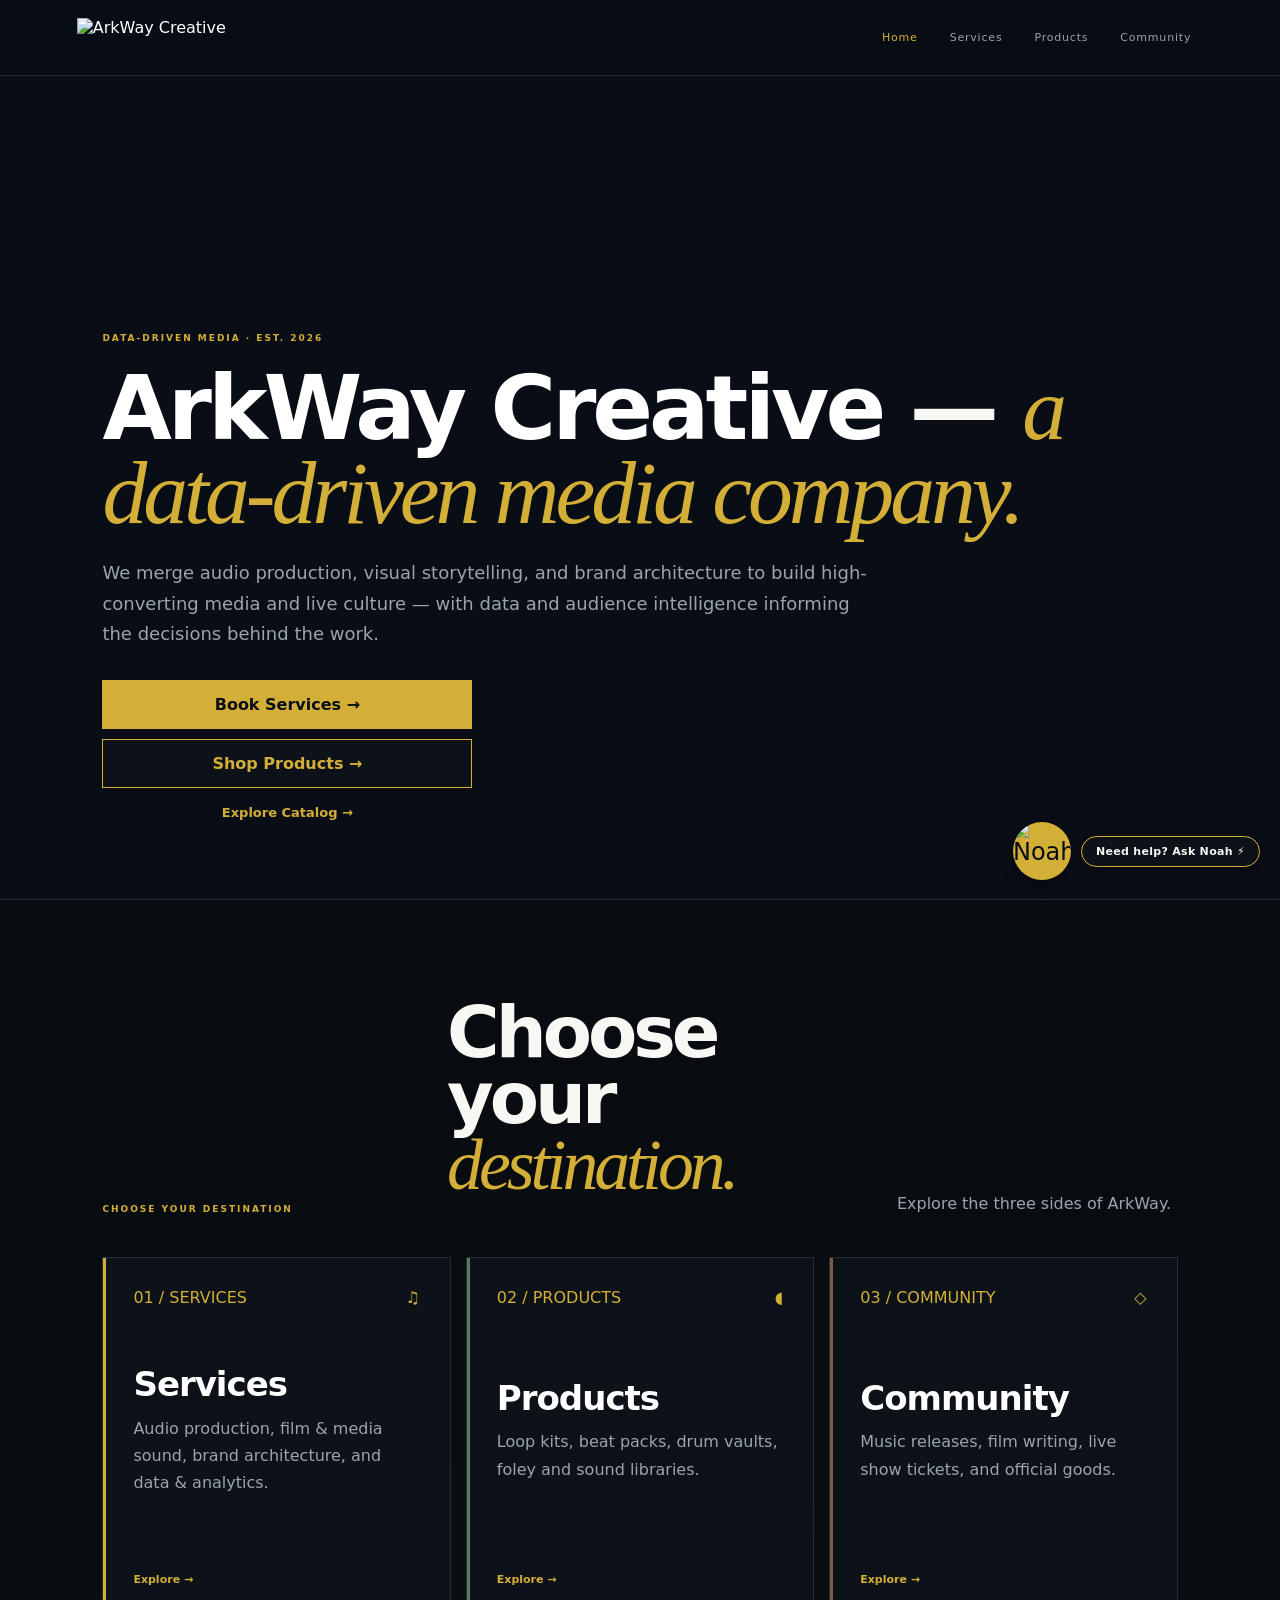
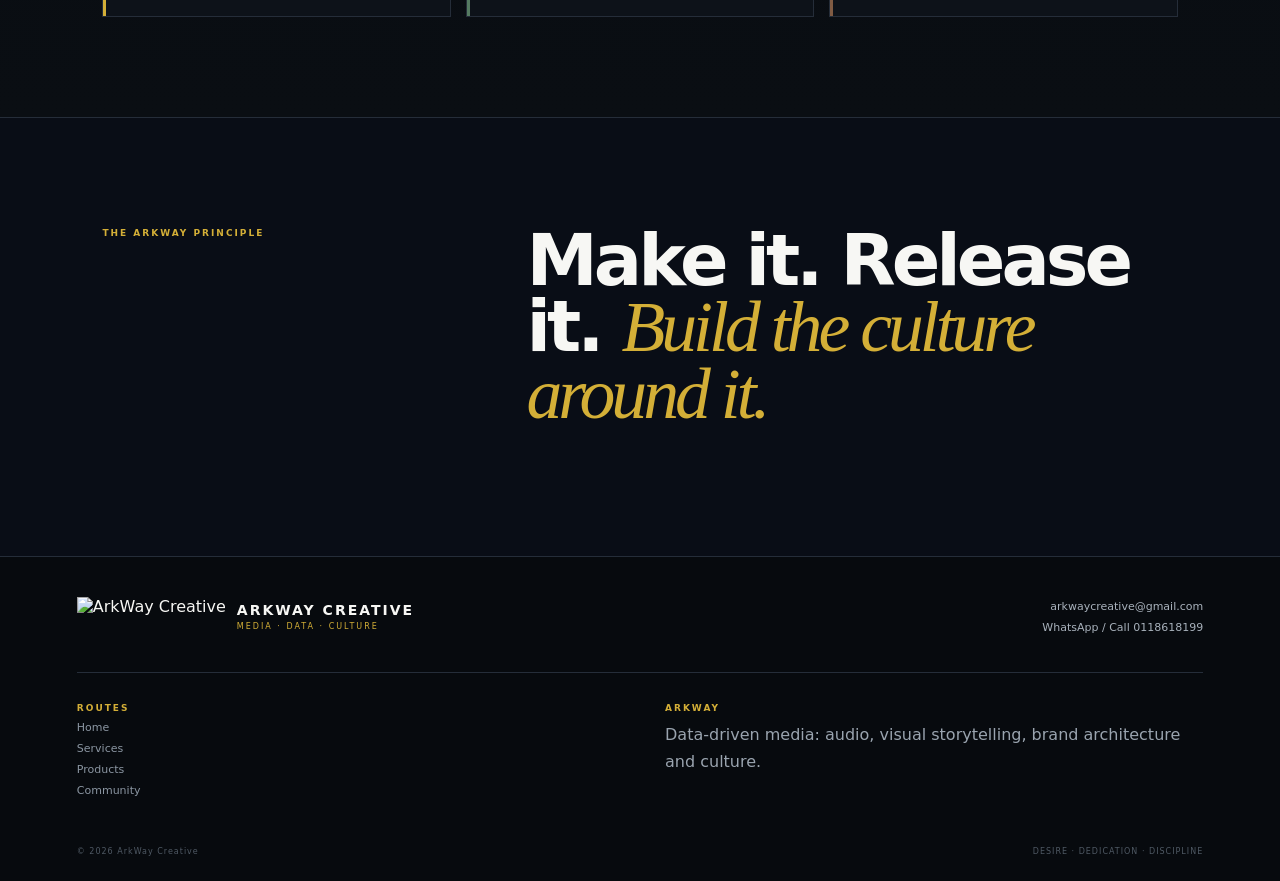
==== index.html @ 2408d442 "Update index.html" ====
<!DOCTYPE html>
<html lang="en"><head>
<!-- Google tag (gtag.js) -->
<script async src="https://www.googletagmanager.com/gtag/js?id=G-L7N7T0E55K"></script>
<script>
  window.dataLayer = window.dataLayer || [];
  function gtag(){dataLayer.push(arguments);}
  gtag('js', new Date());

  gtag('config', 'G-L7N7T0E55K');
</script>
<meta charset="UTF-8"><meta name="viewport" content="width=device-width, initial-scale=1.0">
<title>ArkWay Creative — Data-driven media, audio production & culture</title>
<meta name="description" content="ArkWay Creative — data-driven media, audio production, visual storytelling, brand architecture and culture.">
<link rel="canonical" href="https://arkwaycreative.vercel.app/">

<!-- Open Graph / WhatsApp / Social Preview Meta Tags -->
<meta property="og:type" content="website">
<meta property="og:site_name" content="ArkWay Creative">
<meta property="og:title" content="ArkWay Creative — Data-driven media, audio production & culture">
<meta property="og:description" content="ArkWay Creative — data-driven media, audio production, visual storytelling, brand architecture and culture.">
<meta property="og:url" content="https://arkwaycreative.vercel.app/">
<meta property="og:image" content="https://lh3.googleusercontent.com/d/1Kl4dplfcrAjRYt88Wi7aSX_wsFlTuz6z">
<meta name="twitter:card" content="summary_large_image">

<link rel="stylesheet" href="/style.css"></head>
<body><div class="site">
<header class="nav"><a class="brand" href="/" aria-label="ArkWay Creative home"><img src="https://lh3.googleusercontent.com/d/1jrEFMFWEB7wO19K-_SJBsEcz4azfM9e4" alt="ArkWay Creative"></a><nav class="navlinks" id="navlinks"><a class="navlink active" href="/">Home</a><a class="navlink" href="/services">Services</a><a class="navlink" href="/products">Products</a><a class="navlink" href="/community">Community</a></nav><button class="menu" id="menuBtn" aria-label="Toggle navigation">☰</button></header>
<main><section class="home-hero"><div class="home-copy"><div class="kicker">DATA-DRIVEN MEDIA · EST. 2026</div><h1><strong>ArkWay Creative</strong> — <em>a data-driven media company.</em></h1><p class="positioning">We merge audio production, visual storytelling, and brand architecture to build high-converting media and live culture — with data and audience intelligence informing the decisions behind the work.</p><div class="hero-actions"><a class="primary large" href="/services">Book Services →</a><a class="hero-secondary large" href="/products">Shop Products →</a><a class="hero-tertiary" href="/community/discography">Explore Catalog →</a></div></div></section>
<section class="doors-section"><div class="door-intro"><div><p class="eyebrow">CHOOSE YOUR DESTINATION</p></div><div><h2>Choose your <em>destination.</em></h2></div><p>Explore the three sides of ArkWay.</p></div><div class="door-grid"><a class="door-card" href="/services"><div class="door-top"><span>01 / SERVICES</span><span>♫</span></div><div><h3>Services</h3><p>Audio production, film & media sound, brand architecture, and data & analytics.</p></div><span class="door-cta">Explore →</span></a><a class="door-card" href="/products"><div class="door-top"><span>02 / PRODUCTS</span><span>◖</span></div><div><h3>Products</h3><p>Loop kits, beat packs, drum vaults, foley and sound libraries.</p></div><span class="door-cta">Explore →</span></a><a class="door-card" href="/community"><div class="door-top"><span>03 / COMMUNITY</span><span>◇</span></div><div><h3>Community</h3><p>Music releases, film writing, live show tickets, and official goods.</p></div><span class="door-cta">Explore →</span></a></div></section>
<section class="manifesto"><span class="card-label">THE ARKWAY PRINCIPLE</span><h2>Make it. Release it. <em>Build the culture around it.</em></h2></section></main>
<footer><div class="footer-top"><a class="footer-brand" href="/"><img src="https://lh3.googleusercontent.com/d/1jrEFMFWEB7wO19K-_SJBsEcz4azfM9e4" alt="ArkWay Creative"><div><strong>ARKWAY CREATIVE</strong><span>MEDIA · DATA · CULTURE</span></div></a><div class="footer-contact"><a href="mailto:arkwaycreative@gmail.com">arkwaycreative@gmail.com</a><a href="https://wa.me/254118618199" target="_blank" rel="noopener noreferrer">WhatsApp / Call 0118618199</a></div></div>
<div class="footer-grid"><div><span class="card-label">ROUTES</span><a href="/">Home</a><a href="/services">Services</a><a href="/products">Products</a><a href="/community">Community</a></div><div><span class="card-label">ARKWAY</span><p>Data-driven media: audio, visual storytelling, brand architecture and culture.</p></div></div>
<div class="footer-bottom"><span>© 2026 ArkWay Creative</span><span>DESIRE · DEDICATION · DISCIPLINE</span></div></footer></div>

<!-- Noah Chatbot Assistant -->
<div id="noah-chatbot-container">
  <!-- Floating Toggle Button with New Noah Avatar -->
  <button id="noah-toggle-btn" onclick="toggleNoahChat()" aria-label="Open Noah Chatbot">
    <img id="noah-icon-open" src="https://lh3.googleusercontent.com/d/14Ckxlk1R6sBvrspQxb8y5ILiAdpLxN_t" alt="Noah" style="width: 100%; height: 100%; object-fit: cover; border-radius: 50%; display: block;" />
    <span id="noah-icon-close" style="display: none; font-size: 18px;">✕</span>
  </button>

  <!-- Simple Minimalist Text Underneath -->
  <div id="noah-badge" onclick="toggleNoahChat()">
    <span>Need help? Ask Noah ⚡</span>
  </div>

  <div id="noah-chat-window" class="noah-hidden">
    <div class="noah-header">
      <!-- Chat Header Avatar -->
      <div class="noah-avatar-wrap">
        <img src="https://lh3.googleusercontent.com/d/14Ckxlk1R6sBvrspQxb8y5ILiAdpLxN_t" alt="Noah" />
      </div>
      <div class="noah-title">
        <h3>Noah</h3>
        <p>ArkWay AI Guide & Assistant</p>
      </div>
      <button class="noah-close-btn" onclick="toggleNoahChat()" aria-label="Close Chat">✕</button>
    </div>

    <div id="noah-messages">
      <div class="noah-msg noah-msg-bot">
        Yo! Welcome to ArkWay Creative. I'm <strong>Noah</strong>, your AI guide. How can I help you move today?
      </div>
    </div>

    <div id="noah-quick-options" class="noah-options-grid">
      <button onclick="handleNoahOption('artist')">🎵 Beats & Studio</button>
      <button onclick="handleNoahOption('brand')">💼 Brand Architecture</button>
      <button onclick="handleNoahOption('film')">🎬 Film Scoring & Audio</button>
      <button onclick="handleNoahOption('fan')">🎧 Yovan's Music & Catalog</button>
    </div>

    <div class="noah-input-area">
      <input type="text" id="noah-input" placeholder="Ask Noah anything..." onkeypress="handleNoahKeyPress(event)" />
      <button onclick="sendNoahMessage()">Send</button>
    </div>
  </div>
</div>

<script src="/site.js"></script></body></html>
---- style.css ----
:root{--bg:#090D16;--panel:#0D1219;--gold:#D4AF37;--gold2:#E2C66B;--text:#F7F7F4;--muted:#9AA4AF;--line:#252D39;--line2:#394451}
*{box-sizing:border-box}[hidden]{display:none!important}
html{scroll-behavior:smooth}
body{margin:0;background:var(--bg);color:var(--text);font-family:Inter,ui-sans-serif,system-ui,-apple-system,BlinkMacSystemFont,"Segoe UI",sans-serif}
body.locked{overflow:hidden}
a{text-decoration:none;color:inherit}button{font:inherit;cursor:pointer}
.site{min-height:100vh;overflow:hidden}
.nav{height:76px;padding:0 6vw;display:flex;align-items:center;justify-content:space-between;gap:24px;border-bottom:1px solid var(--line);position:sticky;top:0;z-index:50;background:rgba(9,13,22,.96);backdrop-filter:blur(18px)}
.brand{display:flex;align-items:center;gap:11px;background:none;border:0;color:#fff}
.brand img,.footer-brand img{height:40px;width:auto;max-width:190px;object-fit:contain;display:block}
.navlinks{display:flex;align-items:center;gap:8px}
.navlink{border:0;background:transparent;color:var(--muted);padding:10px 12px;font-size:11px;letter-spacing:.8px}
.navlink:hover,.navlink.active{color:var(--gold)}
.menu{display:none;background:transparent;color:#fff;border:1px solid var(--line);padding:8px}
.eyebrow,.kicker,.card-label{color:var(--gold);font-size:9px;letter-spacing:2px;font-weight:900}
h1,h2,h3,p{margin-top:0}h1,h2{line-height:.92;letter-spacing:-4px}
h1{font-size:clamp(48px,7vw,94px);margin:24px 0}h2{font-size:clamp(40px,5.6vw,76px);margin-bottom:18px}h3{font-size:27px;line-height:1.05;letter-spacing:-1px}
em{font-family:Georgia,"Times New Roman",serif;color:var(--gold);font-weight:400}
p{color:var(--muted);line-height:1.7}
.primary,.secondary,.hero-secondary{display:inline-flex;align-items:center;justify-content:center;gap:8px;font-weight:900}
.primary{background:var(--gold);color:#090D16;border:1px solid var(--gold);padding:12px 16px}
.primary:hover{background:var(--gold2);border-color:var(--gold2);transform:translateY(-1px)}
.secondary{background:transparent;color:#fff;border:1px solid var(--line2);padding:12px 16px}
.secondary:hover{border-color:var(--gold);color:var(--gold)}
.large{padding:14px 18px}.small{font-size:10px;padding:10px 12px}
.home-hero{min-height:calc(100vh - 76px);padding:80px 8vw 72px;display:flex;align-items:flex-end;position:relative;overflow:hidden;border-bottom:1px solid var(--line);background:linear-gradient(180deg,rgba(9,13,22,.58) 0%,rgba(9,13,22,.82) 42%,rgba(9,13,22,.98) 100%),url("https://lh3.googleusercontent.com/d/1Kl4dplfcrAjRYt88Wi7aSX_wsFlTuz6z") center/cover no-repeat}
.home-copy{max-width:1050px;position:relative;z-index:2}
.home-hero h1 strong{font-weight:900;color:#fff}.home-hero h1 em{font-style:italic}
.positioning{max-width:780px;font-size:18px}
.hero-actions{display:flex;align-items:center;gap:10px;flex-wrap:wrap;margin-top:30px;width:min(370px,100%)}
.hero-actions .primary,.hero-actions .hero-secondary{flex:1 1 calc(50% - 5px);min-height:44px;white-space:nowrap}
.hero-secondary{background:#0D1219;color:var(--gold);border:1px solid var(--gold);padding:14px 18px}
.hero-secondary:hover{background:#111720;border-color:var(--gold2);color:var(--gold2)}
.hero-tertiary{flex:0 0 100%;text-align:center;color:var(--gold);font-size:13px;font-weight:900;padding:7px}
.hero-tertiary:hover{text-decoration:underline;text-underline-offset:4px}
.section{padding:85px 8vw 110px}
.doors-section{padding:100px 8vw;border-bottom:1px solid var(--line);background:linear-gradient(180deg,#080b10,#0a0e13)}
.door-intro{display:grid;grid-template-columns:.8fr 1.1fr .8fr;gap:5vw;align-items:end;margin-bottom:40px}.door-intro p:last-child{margin:0}
.door-grid{display:grid;grid-template-columns:repeat(3,1fr);gap:15px}
.door-card{min-height:360px;padding:30px;border:1px solid var(--line);background:var(--panel);display:flex;flex-direction:column;justify-content:space-between;text-align:left;color:#fff;position:relative;overflow:hidden}
.door-card:before{content:"";position:absolute;left:0;top:0;bottom:0;width:3px;background:var(--gold)}
.door-card:hover{border-color:var(--gold);background:#10161e;transform:translateY(-3px)}
.door-top{display:flex;justify-content:space-between;color:var(--gold)}
.door-card:nth-child(2):before{background:#557B61}.door-card:nth-child(3):before{background:#805B43}
.door-card h3{font-size:34px;margin-bottom:12px}.door-card p{max-width:330px}
.door-cta{display:flex;align-items:center;gap:7px;color:var(--gold);font-size:11px;font-weight:900}
.manifesto{padding:110px 8vw;display:grid;grid-template-columns:.8fr 1.5fr;gap:6vw}
.portal-head{display:grid;grid-template-columns:1.25fr .75fr;gap:8vw;align-items:end;margin-bottom:50px}.portal-head>p{margin:0;max-width:550px}
.service-groups{display:grid;grid-template-columns:repeat(2,1fr);gap:15px}
.service-group{border:1px solid var(--line);background:var(--panel);padding:30px;min-height:350px;display:flex;flex-direction:column}
.service-group:nth-child(2){background:linear-gradient(135deg,#0D1219,rgba(72,107,85,.08))}.service-group:nth-child(3){background:linear-gradient(135deg,#0D1219,rgba(112,80,58,.08))}.service-group:nth-child(4){background:linear-gradient(135deg,#0D1219,rgba(201,168,76,.08))}
.service-group-head{display:flex;justify-content:space-between;margin-bottom:50px;color:var(--gold)}
.service-group h3{font-size:30px}.service-group ul{list-style:none;padding:0;margin:10px 0 25px;display:grid;gap:8px}
.service-group li{color:#c5ccd4;font-size:12px;padding-left:15px;position:relative}.service-group li:before{content:"+";position:absolute;left:0;color:var(--gold)}
.outline-action{margin-top:auto;width:max-content;border:1px solid var(--line2);background:none;color:var(--gold);padding:10px 13px;font-size:11px;font-weight:900}
.services-contact-strip{margin-top:15px;border:1px solid var(--line);padding:25px 30px;display:flex;justify-content:space-between;align-items:center;gap:30px;background:linear-gradient(100deg,rgba(201,168,76,.08),rgba(72,107,85,.05))}
.services-contact-strip strong{display:block;margin:7px 0}.services-contact-strip p{margin:0;font-size:12px}.services-contact-actions{display:flex;gap:9px;flex-wrap:wrap}
.product-filter-bar{display:flex;gap:6px;flex-wrap:wrap;margin-bottom:18px;padding:5px;border:1px solid #303947;background:#0D1219;width:max-content;max-width:100%}
.product-filter-bar button{border:1px solid transparent;background:transparent;color:#8F99A5;padding:10px 12px;font-size:9px;font-weight:900;letter-spacing:1px}
.product-filter-bar button.active,.product-filter-bar button:hover{background:var(--gold);color:#090D16;border-color:var(--gold)}
.product-grid{display:grid;grid-template-columns:repeat(3,minmax(0,1fr));gap:15px}
.product-card{padding:22px;border:1px solid #303947;background:#090D16;display:flex;flex-direction:column;transition:.2s}.product-card:hover{border-color:var(--gold);transform:translateY(-2px)}
.product-card-top{display:flex;justify-content:space-between;gap:12px}.product-badges{display:flex;gap:6px;flex-wrap:wrap}
.product-category-badge,.product-coming-pill,.product-price{padding:7px 9px;font-size:8px;font-weight:900;letter-spacing:1.2px}
.product-category-badge{border:1px solid var(--line2);color:var(--gold)}.product-coming-pill{background:var(--gold);color:#090D16}.product-price{border:1px solid rgba(212,175,55,.55);color:var(--gold)}
.product-card-copy{padding:30px 0 22px}.product-card-copy h3{font-size:24px}.product-spec{font-size:11px;min-height:38px}
.product-preview{border:1px solid var(--line);background:#0D1219;padding:15px}.product-preview-head{display:flex;justify-content:space-between;color:#65717E;font-size:7px;letter-spacing:1.5px;font-weight:900}
.waveform{height:58px;margin:14px 0;display:flex;align-items:center;justify-content:space-between;gap:3px;overflow:hidden}.waveform span{width:2px;background:var(--gold);display:block}.waveform.playing span{animation:pulse .65s ease-in-out infinite alternate}
@keyframes pulse{from{transform:scaleY(.55)}to{transform:scaleY(1.2)}}
.product-preview-button{width:100%;display:flex;align-items:center;justify-content:center;gap:8px;border:1px solid var(--line2);background:#090D16;color:var(--gold);padding:10px;font-size:10px;font-weight:900}
.product-actions{display:grid;grid-template-columns:1fr 1fr;gap:8px;margin-top:auto;padding-top:18px}
.product-notify,.product-share{display:flex;align-items:center;justify-content:center;gap:7px;border:1px solid var(--line2);background:none;color:var(--gold);padding:10px;font-size:9px;font-weight:900;text-align:center}
.product-empty{grid-column:1/-1;border:1px solid var(--line);padding:40px}
.community-landing{background:#090D16}.community-editorial-grid{display:grid;grid-template-columns:repeat(2,minmax(0,1fr));gap:12px}
.community-editorial-card{min-height:285px;border:1px solid #303947;background:#090D16;position:relative;overflow:hidden;transition:.2s}
.community-editorial-card:hover{border-color:var(--gold);background:#0D1219;transform:translateY(-2px)}
.community-editorial-card:before{content:"";position:absolute;left:0;top:0;bottom:0;width:2px;background:var(--gold);opacity:.5}
.community-editorial-hit{width:100%;height:100%;min-height:285px;padding:25px 27px;color:#fff;text-align:left;display:flex;flex-direction:column;justify-content:space-between}
.community-editorial-top{display:flex;justify-content:space-between;color:var(--gold)}.community-door-number{font-size:10px;font-weight:900;letter-spacing:2px;color:#8E7A45}
.community-editorial-copy{margin:34px 0 25px}.community-kicker{color:var(--gold);font-size:9px;font-weight:900;letter-spacing:2px}
.community-editorial-copy h2{font-size:clamp(28px,3.2vw,44px);letter-spacing:-1.7px;color:#fff;margin:10px 0 12px}
.community-editorial-copy p{font-size:12px}.community-editorial-bottom span{color:var(--gold);font-size:10px;font-weight:900}
.status-badge{display:inline-flex;padding:8px 10px;border:1px solid #58616C;color:#A9B1BA!important;font-size:8px!important;letter-spacing:1.7px}
.subview{min-height:calc(100vh - 76px);padding:70px 8vw 110px}
.back{display:inline-flex;align-items:center;gap:8px;border:1px solid var(--line2);background:none;color:var(--gold);padding:9px 12px;font-size:10px;font-weight:900;margin-bottom:45px}
.discography-toggle{display:inline-flex;margin:0 0 24px;border:1px solid #303947;background:#0D1219;padding:3px;border-radius:999px}
.discography-toggle button{border:0;background:none;color:#8F99A5;padding:10px 15px;border-radius:999px;font-size:10px;font-weight:900}.discography-toggle button.active{background:var(--gold);color:#090D16}
.discography-grid{display:grid;grid-template-columns:repeat(2,minmax(0,1fr));gap:10px}.release-card{border:1px solid #303947;background:#0D1219;overflow:hidden}.release-card iframe{display:block;width:100%;height:152px;border:0}
.hustlesasa-grid{display:grid;grid-template-columns:repeat(3,minmax(0,1fr));gap:14px}.hustlesasa-card{border:1px solid #303947;background:#090D16;padding:20px}.hustlesasa-topline{display:flex;justify-content:space-between;gap:12px}.hustlesasa-topline h3{font-size:20px}
.price-badge{border:1px solid rgba(212,175,55,.55);color:var(--gold);padding:6px 8px;font-size:9px;white-space:nowrap}
.download-category{display:inline-block;border:1px solid #303947;padding:6px 8px;color:#9C8550;font-size:8px;letter-spacing:1.3px;margin:8px 0 18px}.hustle-cta{width:100%}
.community-reel-grid{display:grid;grid-template-columns:repeat(2,minmax(0,1fr));gap:14px}.universe-media-card{border:1px solid #303947;background:#0D1219;overflow:hidden}
.universe-video{aspect-ratio:16/9;background:#05070B}.universe-video iframe{width:100%;height:100%;border:0}.universe-media-copy{padding:20px}.universe-media-copy h3{font-size:21px;margin:9px 0}.universe-media-copy p{font-size:12px}
footer{border-top:1px solid var(--line);padding:40px 6vw 25px;background:#070a0e}.footer-top{display:flex;justify-content:space-between;gap:30px;align-items:center;padding-bottom:35px;border-bottom:1px solid var(--line)}
.footer-brand{display:flex;align-items:center;gap:11px}.footer-brand div{display:grid;gap:4px}.footer-brand strong{font-size:14px;letter-spacing:2px}.footer-brand span{font-size:8px;letter-spacing:2px;color:var(--gold)}
.footer-contact{display:flex;flex-direction:column;align-items:flex-end;gap:8px;color:#a9b2bc;font-size:11px}.footer-contact a:hover{color:var(--gold)}
.footer-grid{display:grid;grid-template-columns:1fr 1fr;gap:50px;padding:30px 0}.footer-grid>div{display:flex;flex-direction:column;gap:8px}.footer-grid a{color:#8b96a2;font-size:11px}.footer-grid a:hover{color:var(--gold)}
.footer-bottom{display:flex;justify-content:space-between;color:#4f5964;font-size:8px;letter-spacing:1px;padding-top:20px}
.modal-backdrop{position:fixed;inset:0;z-index:100;background:rgba(0,0,0,.78);display:grid;place-items:center;padding:20px;backdrop-filter:blur(8px)}
.modal{width:min(520px,100%);border:1px solid var(--line2);background:#0b1016;padding:35px;position:relative}
.modal-close{position:absolute;right:15px;top:15px;border:1px solid var(--line);background:none;color:#fff;padding:8px}
.modal h2{font-size:48px;margin-bottom:18px}.modal-actions{display:grid;gap:10px;margin-top:25px}.modal-note{display:block;color:#69737f;font-size:9px;text-align:center;margin-top:15px}
@media(max-width:1050px){.product-grid,.hustlesasa-grid{grid-template-columns:repeat(2,1fr)}}
@media(max-width:900px){.menu{display:block}.navlinks{display:none;position:absolute;top:76px;left:0;right:0;padding:18px 5vw 25px;background:#080b10;border-bottom:1px solid var(--line);flex-direction:column;align-items:stretch}.navlinks.open{display:flex}.navlink{text-align:left}
.home-hero{min-height:calc(100svh - 76px);padding:50px 6vw 58px}.portal-head,.door-intro,.manifesto{grid-template-columns:1fr}
.door-grid,.service-groups,.product-grid,.community-editorial-grid,.discography-grid,.community-reel-grid,.hustlesasa-grid{grid-template-columns:1fr}
.door-intro{gap:20px}.services-contact-strip{flex-direction:column;align-items:flex-start}.footer-top,.footer-bottom{flex-direction:column;align-items:flex-start}.footer-contact{align-items:flex-start}.footer-grid{grid-template-columns:1fr}}
@media(max-width:560px){.brand img,.footer-brand img{height:36px;max-width:155px}.hero-actions{max-width:360px}.hero-actions .primary,.hero-actions .hero-secondary{font-size:13px;padding:12px 10px}
h1{font-size:clamp(44px,12vw,68px);letter-spacing:-3px}h2{font-size:clamp(38px,10vw,55px);letter-spacing:-2px}
.section,.subview,.doors-section,.manifesto,.home-hero{padding-left:6vw;padding-right:6vw}.modal{padding:25px 20px}.modal h2{font-size:40px}.product-actions{grid-template-columns:1fr}
.discography-toggle{display:flex;width:100%}.discography-toggle button{flex:1;padding:10px 8px}}

/* ==========================================
   ARKWAY CREATIVE - NOAH CHATBOT STYLES
   ========================================== */
#noah-chatbot-container {
  position: fixed;
  bottom: 20px;
  right: 20px;
  z-index: 9999;
  font-family: inherit;
  display: flex;
  align-items: center;
  gap: 10px;
}

/* Callout Badge Pill */
#noah-badge {
  background: var(--panel, #0D1219);
  color: var(--text, #F7F7F4);
  border: 1px solid var(--gold, #D4AF37);
  padding: 8px 14px;
  border-radius: 20px;
  font-size: 11px;
  font-weight: 700;
  letter-spacing: 0.3px;
  cursor: pointer;
  box-shadow: 0 4px 12px rgba(0, 0, 0, 0.4);
  white-space: nowrap;
  animation: noahPulse 3s infinite ease-in-out;
  transition: all 0.2s ease;
}

#noah-badge:hover {
  background: var(--gold, #D4AF37);
  color: #090D16;
  transform: translateY(-2px);
}

@keyframes noahPulse {
  0%, 100% { transform: translateY(0); }
  50% { transform: translateY(-3px); }
}

/* Hide badge when chat window opens */
#noah-chatbot-container.active #noah-badge {
  display: none;
}

#noah-toggle-btn {
  width: 58px;
  height: 58px;
  border-radius: 50%;
  background: var(--gold);
  color: #090D16;
  border: none;
  font-size: 24px;
  cursor: pointer;
  box-shadow: 0 4px 14px rgba(0, 0, 0, 0.4);
  display: flex;
  align-items: center;
  justify-content: center;
  overflow: hidden;
  padding: 0;
  transition: transform 0.2s ease, background 0.2s ease;
}

#noah-toggle-btn:hover {
  transform: scale(1.05);
  background: var(--gold2);
}

#noah-chat-window {
  position: absolute;
  bottom: 70px;
  right: 0;
  width: 350px;
  max-width: 90vw;
  height: 480px;
  background: #0D1219;
  border: 1px solid var(--line2);
  border-radius: 16px;
  display: flex;
  flex-direction: column;
  box-shadow: 0 10px 30px rgba(0, 0, 0, 0.6);
  overflow: hidden;
  transition: all 0.3s cubic-bezier(0.16, 1, 0.3, 1);
}

#noah-chat-window.noah-hidden {
  opacity: 0;
  pointer-events: none;
  transform: translateY(20px) scale(0.95);
}

.noah-header {
  background: #111720;
  padding: 12px 16px;
  display: flex;
  align-items: center;
  gap: 12px;
  border-bottom: 1px solid var(--line);
}

/* Noah Header Avatar Styling */
.noah-avatar-wrap {
  width: 36px;
  height: 36px;
  border-radius: 50%;
  overflow: hidden;
  border: 1px solid var(--gold, #D4AF37);
  flex-shrink: 0;
  background: #000;
}

.noah-avatar-wrap img {
  width: 100%;
  height: 100%;
  object-fit: cover;
  display: block;
}

.noah-title h3 {
  margin: 0;
  font-size: 15px;
  color: #ffffff;
  letter-spacing: -0.5px;
}

.noah-title p {
  margin: 0;
  font-size: 11px;
  color: var(--muted);
}

.noah-close-btn {
  margin-left: auto;
  background: transparent;
  border: none;
  color: var(--muted);
  font-size: 18px;
  cursor: pointer;
}

.noah-close-btn:hover {
  color: #fff;
}

#noah-messages {
  flex: 1;
  padding: 16px;
  overflow-y: auto;
  display: flex;
  flex-direction: column;
  gap: 12px;
  background: var(--bg);
}

.noah-msg {
  max-width: 85%;
  padding: 10px 14px;
  border-radius: 12px;
  font-size: 13px;
  line-height: 1.4;
}

.noah-msg-bot {
  background: #111720;
  color: var(--text);
  border: 1px solid var(--line);
  align-self: flex-start;
}

.noah-msg-user {
  background: var(--gold);
  color: #090D16;
  font-weight: 600;
  align-self: flex-end;
}

.noah-options-grid {
  display: grid;
  grid-template-columns: 1fr 1fr;
  gap: 6px;
  padding: 8px 12px;
  background: #0D1219;
  border-top: 1px solid var(--line);
}

.noah-options-grid button {
  background: #111720;
  border: 1px solid var(--line);
  color: var(--muted);
  padding: 8px;
  border-radius: 8px;
  font-size: 11px;
  cursor: pointer;
  text-align: left;
  transition: all 0.2s ease;
}

.noah-options-grid button:hover {
  background: var(--gold);
  color: #090D16;
  border-color: var(--gold);
}

.noah-input-area {
  display: flex;
  padding: 10px;
  background: #111720;
  border-top: 1px solid var(--line);
  gap: 8px;
}

.noah-input-area input {
  flex: 1;
  background: var(--bg);
  border: 1px solid var(--line);
  color: #fff;
  padding: 8px 12px;
  border-radius: 8px;
  font-size: 12px;
  outline: none;
}

.noah-input-area input:focus {
  border-color: var(--gold);
}

.noah-input-area button {
  background: var(--gold);
  color: #090D16;
  border: none;
  padding: 8px 14px;
  border-radius: 8px;
  font-size: 12px;
  cursor: pointer;
  font-weight: 900;
}

.noah-input-area button:hover {
  background: var(--gold2);
}
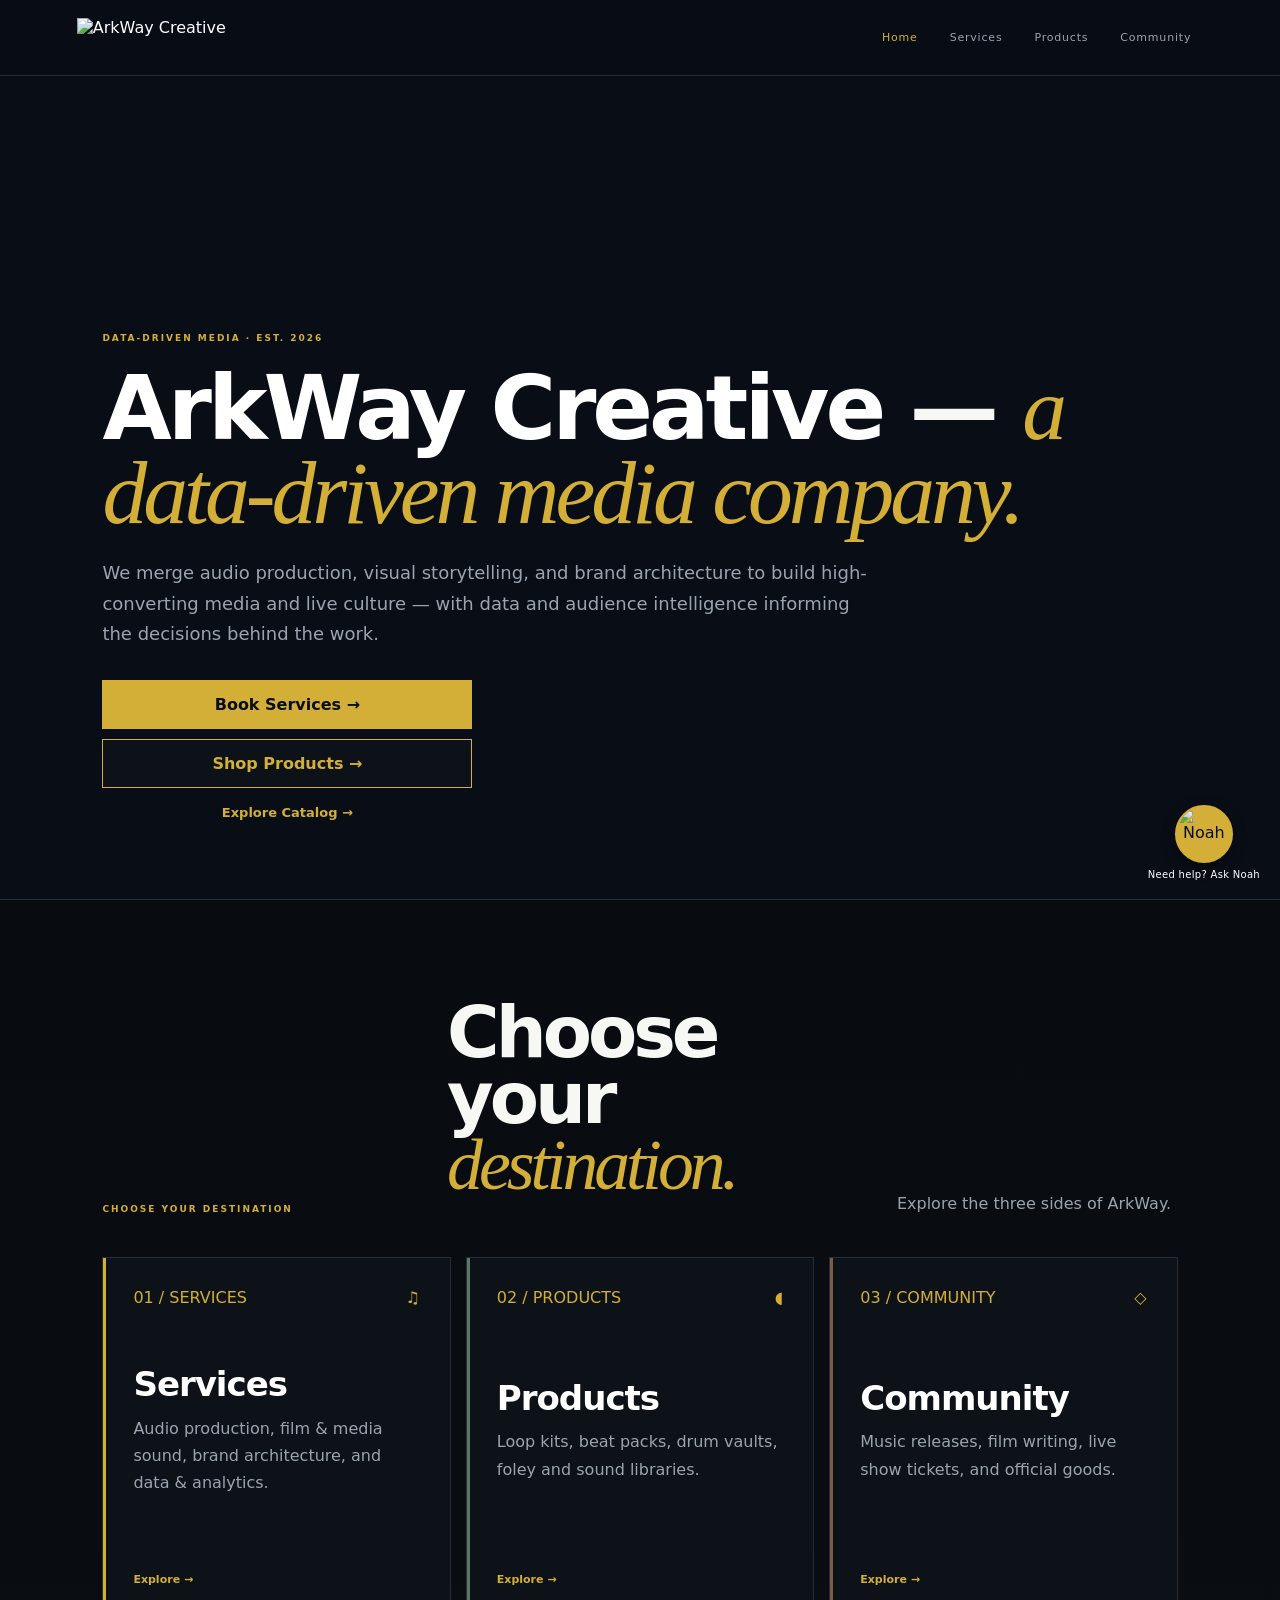
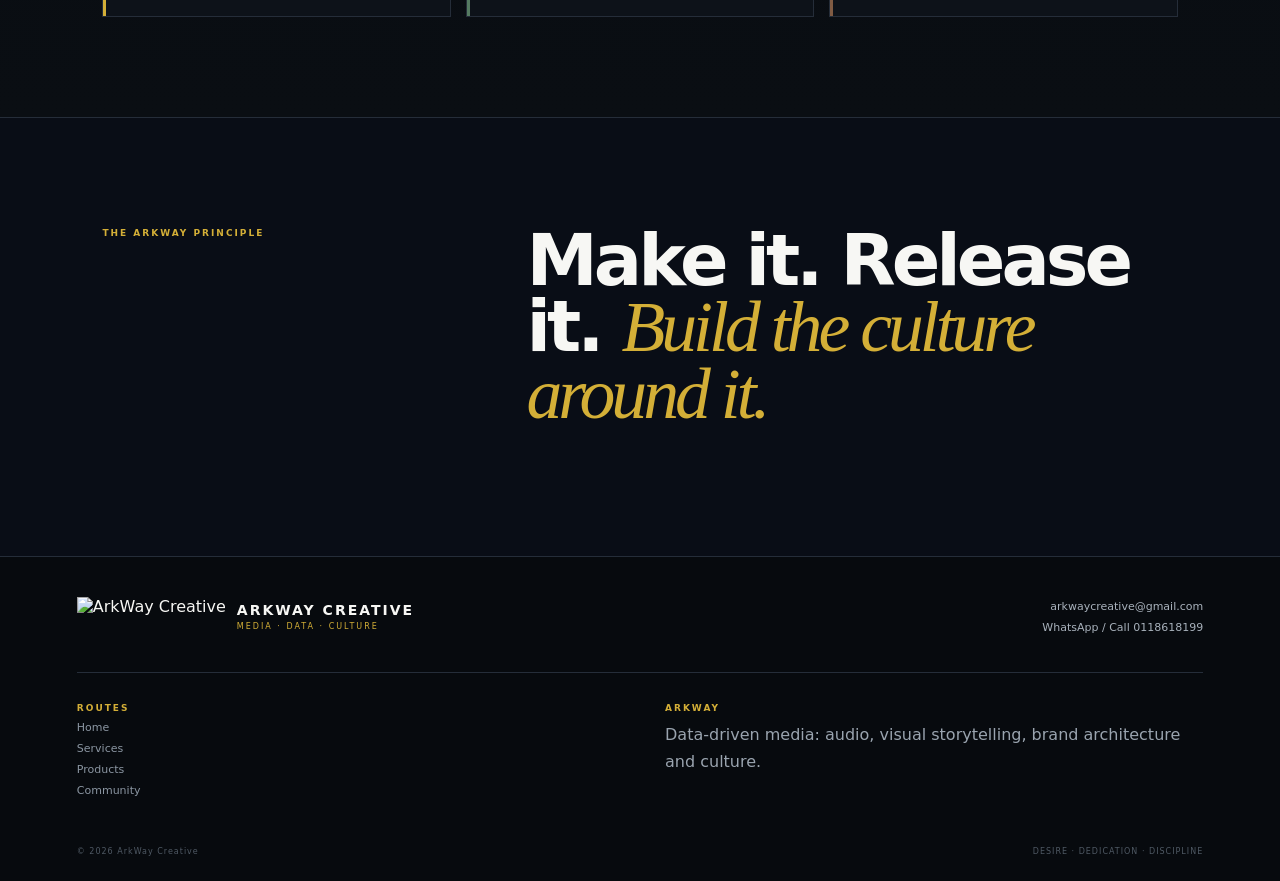
==== commit 080974b7: "Update index.html" ====
--- a/index.html
+++ b/index.html
@@ -35,15 +35,15 @@
 
 <!-- Noah Chatbot Assistant -->
 <div id="noah-chatbot-container">
-  <!-- Floating Toggle Button with New Noah Avatar -->
+  <!-- Floating Toggle Button with Noah Avatar -->
   <button id="noah-toggle-btn" onclick="toggleNoahChat()" aria-label="Open Noah Chatbot">
     <img id="noah-icon-open" src="https://lh3.googleusercontent.com/d/14Ckxlk1R6sBvrspQxb8y5ILiAdpLxN_t" alt="Noah" style="width: 100%; height: 100%; object-fit: cover; border-radius: 50%; display: block;" />
     <span id="noah-icon-close" style="display: none; font-size: 18px;">✕</span>
   </button>
 
-  <!-- Simple Minimalist Text Underneath -->
+  <!-- Clean Minimalist Text Underneath -->
   <div id="noah-badge" onclick="toggleNoahChat()">
-    <span>Need help? Ask Noah ⚡</span>
+    <span>Need help? Ask Noah</span>
   </div>
 
   <div id="noah-chat-window" class="noah-hidden">
--- a/style.css
+++ b/style.css
@@ -120,39 +120,31 @@
   z-index: 9999;
   font-family: inherit;
   display: flex;
+  flex-direction: column;
   align-items: center;
-  gap: 10px;
-}
-
-/* Callout Badge Pill */
+  gap: 6px;
+}
+
+/* Minimalist static text underneath avatar */
 #noah-badge {
-  background: var(--panel, #0D1219);
-  color: var(--text, #F7F7F4);
-  border: 1px solid var(--gold, #D4AF37);
-  padding: 8px 14px;
-  border-radius: 20px;
-  font-size: 11px;
-  font-weight: 700;
+  color: #ffffff;
+  font-size: 10px;
+  font-weight: 500;
   letter-spacing: 0.3px;
   cursor: pointer;
-  box-shadow: 0 4px 12px rgba(0, 0, 0, 0.4);
   white-space: nowrap;
-  animation: noahPulse 3s infinite ease-in-out;
-  transition: all 0.2s ease;
+  background: transparent;
+  border: none;
+  padding: 0;
+  box-shadow: none;
+  transition: color 0.2s ease;
 }
 
 #noah-badge:hover {
-  background: var(--gold, #D4AF37);
-  color: #090D16;
-  transform: translateY(-2px);
-}
-
-@keyframes noahPulse {
-  0%, 100% { transform: translateY(0); }
-  50% { transform: translateY(-3px); }
-}
-
-/* Hide badge when chat window opens */
+  color: var(--gold, #D4AF37);
+}
+
+/* Hide text label when chat window opens */
 #noah-chatbot-container.active #noah-badge {
   display: none;
 }
@@ -163,8 +155,7 @@
   border-radius: 50%;
   background: var(--gold);
   color: #090D16;
-  border: none;
-  font-size: 24px;
+  border: 2px solid var(--gold);
   cursor: pointer;
   box-shadow: 0 4px 14px rgba(0, 0, 0, 0.4);
   display: flex;
@@ -172,12 +163,12 @@
   justify-content: center;
   overflow: hidden;
   padding: 0;
-  transition: transform 0.2s ease, background 0.2s ease;
+  transition: transform 0.2s ease, border-color 0.2s ease;
 }
 
 #noah-toggle-btn:hover {
   transform: scale(1.05);
-  background: var(--gold2);
+  border-color: var(--gold2);
 }
 
 #noah-chat-window {
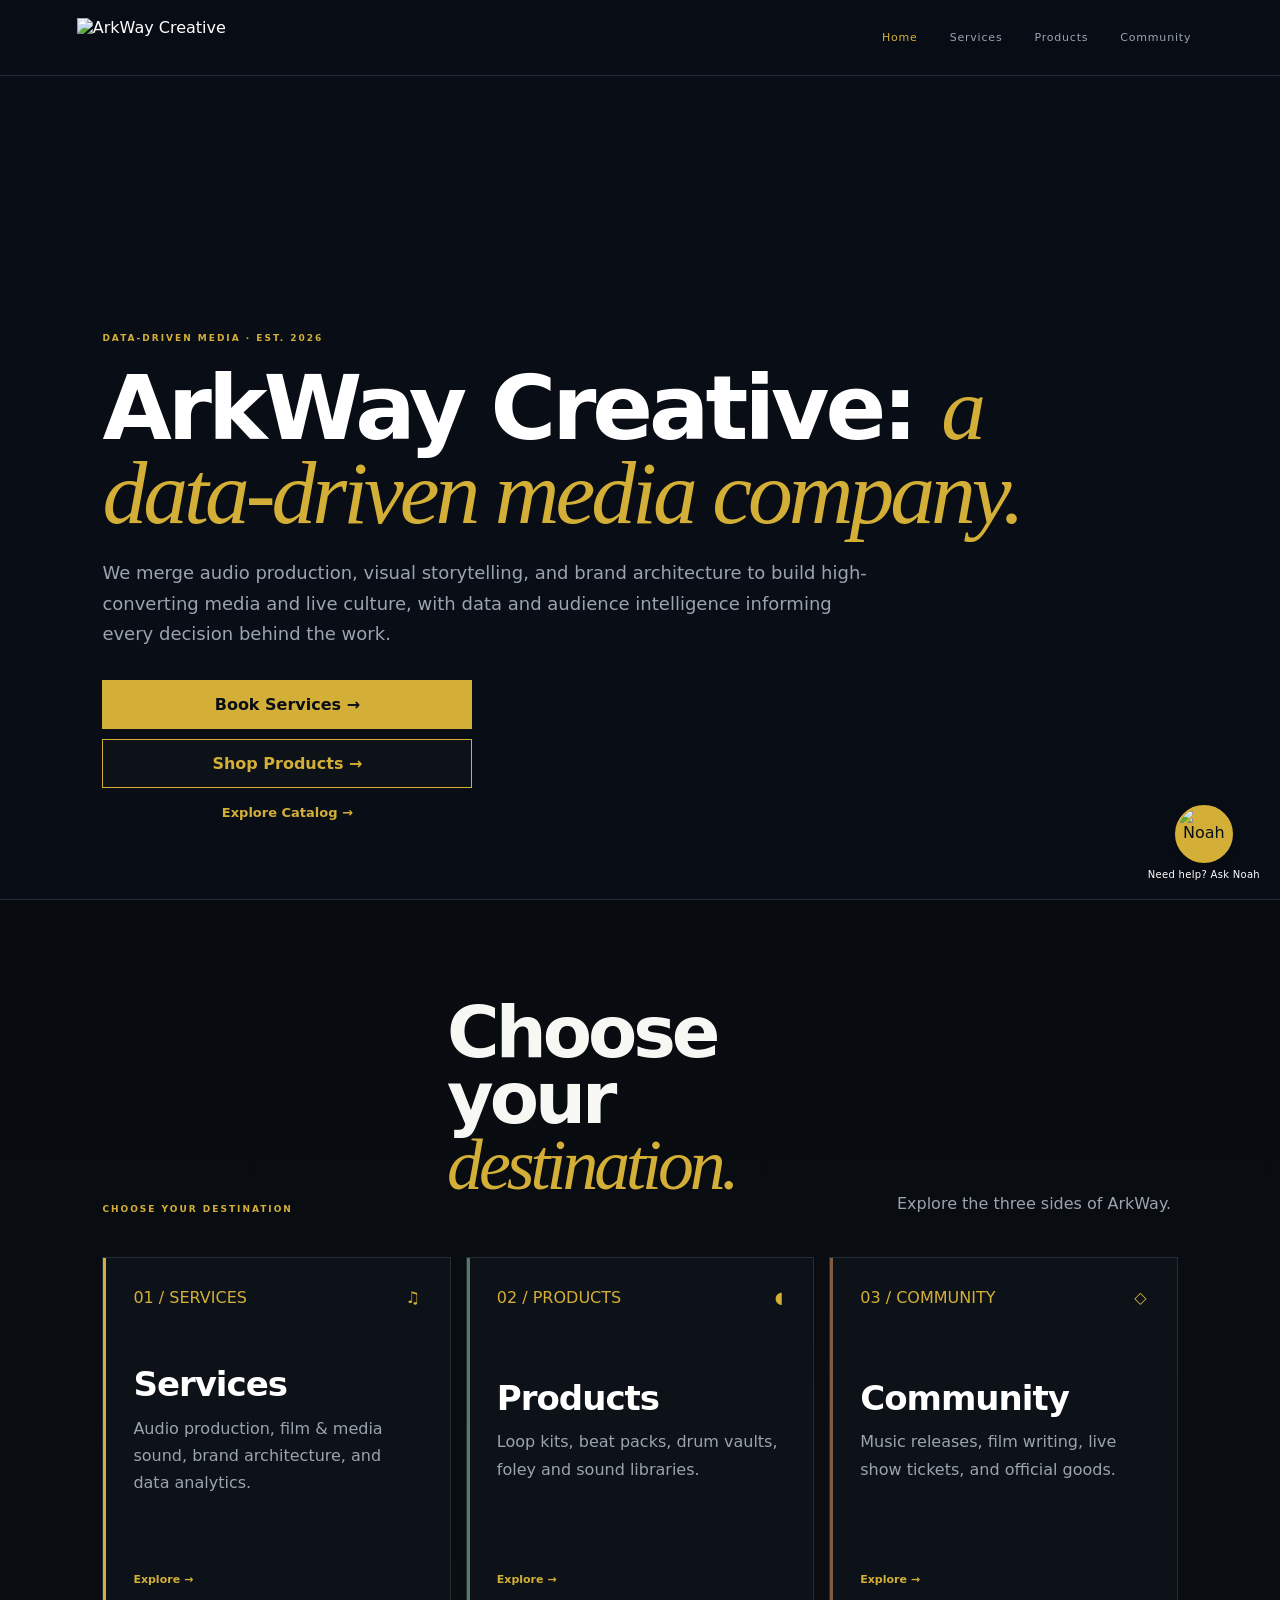
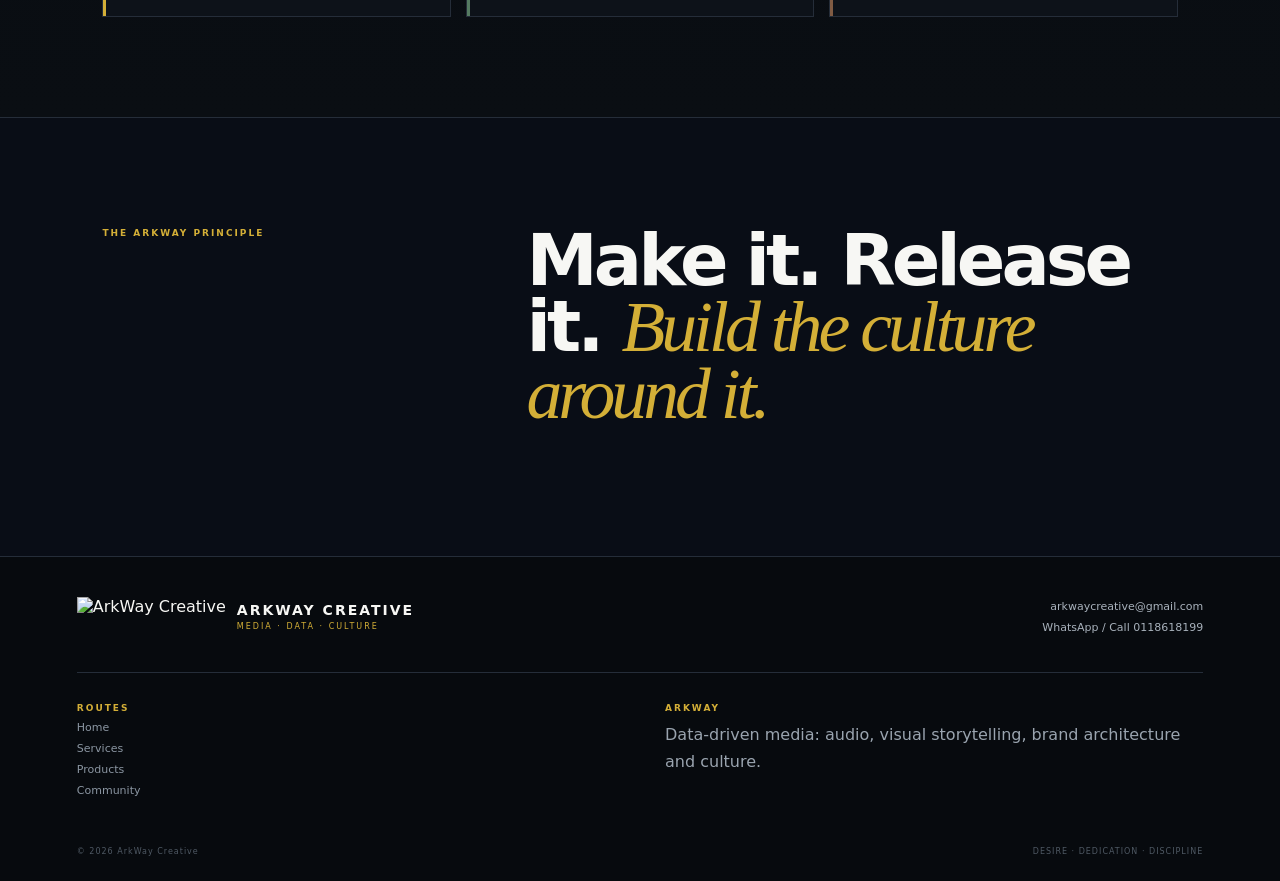
==== commit 2e5418f1: "Update index.html" ====
--- a/index.html
+++ b/index.html
@@ -10,15 +10,15 @@
   gtag('config', 'G-L7N7T0E55K');
 </script>
 <meta charset="UTF-8"><meta name="viewport" content="width=device-width, initial-scale=1.0">
-<title>ArkWay Creative — Data-driven media, audio production & culture</title>
-<meta name="description" content="ArkWay Creative — data-driven media, audio production, visual storytelling, brand architecture and culture.">
+<title>ArkWay Creative · Data-driven media, audio production & culture</title>
+<meta name="description" content="ArkWay Creative: data-driven media, audio production, visual storytelling, brand architecture and culture.">
 <link rel="canonical" href="https://arkwaycreative.vercel.app/">
 
 <!-- Open Graph / WhatsApp / Social Preview Meta Tags -->
 <meta property="og:type" content="website">
 <meta property="og:site_name" content="ArkWay Creative">
-<meta property="og:title" content="ArkWay Creative — Data-driven media, audio production & culture">
-<meta property="og:description" content="ArkWay Creative — data-driven media, audio production, visual storytelling, brand architecture and culture.">
+<meta property="og:title" content="ArkWay Creative · Data-driven media, audio production & culture">
+<meta property="og:description" content="ArkWay Creative: data-driven media, audio production, visual storytelling, brand architecture and culture.">
 <meta property="og:url" content="https://arkwaycreative.vercel.app/">
 <meta property="og:image" content="https://lh3.googleusercontent.com/d/1Kl4dplfcrAjRYt88Wi7aSX_wsFlTuz6z">
 <meta name="twitter:card" content="summary_large_image">
@@ -26,8 +26,8 @@
 <link rel="stylesheet" href="/style.css"></head>
 <body><div class="site">
 <header class="nav"><a class="brand" href="/" aria-label="ArkWay Creative home"><img src="https://lh3.googleusercontent.com/d/1jrEFMFWEB7wO19K-_SJBsEcz4azfM9e4" alt="ArkWay Creative"></a><nav class="navlinks" id="navlinks"><a class="navlink active" href="/">Home</a><a class="navlink" href="/services">Services</a><a class="navlink" href="/products">Products</a><a class="navlink" href="/community">Community</a></nav><button class="menu" id="menuBtn" aria-label="Toggle navigation">☰</button></header>
-<main><section class="home-hero"><div class="home-copy"><div class="kicker">DATA-DRIVEN MEDIA · EST. 2026</div><h1><strong>ArkWay Creative</strong> — <em>a data-driven media company.</em></h1><p class="positioning">We merge audio production, visual storytelling, and brand architecture to build high-converting media and live culture — with data and audience intelligence informing the decisions behind the work.</p><div class="hero-actions"><a class="primary large" href="/services">Book Services →</a><a class="hero-secondary large" href="/products">Shop Products →</a><a class="hero-tertiary" href="/community/discography">Explore Catalog →</a></div></div></section>
-<section class="doors-section"><div class="door-intro"><div><p class="eyebrow">CHOOSE YOUR DESTINATION</p></div><div><h2>Choose your <em>destination.</em></h2></div><p>Explore the three sides of ArkWay.</p></div><div class="door-grid"><a class="door-card" href="/services"><div class="door-top"><span>01 / SERVICES</span><span>♫</span></div><div><h3>Services</h3><p>Audio production, film & media sound, brand architecture, and data & analytics.</p></div><span class="door-cta">Explore →</span></a><a class="door-card" href="/products"><div class="door-top"><span>02 / PRODUCTS</span><span>◖</span></div><div><h3>Products</h3><p>Loop kits, beat packs, drum vaults, foley and sound libraries.</p></div><span class="door-cta">Explore →</span></a><a class="door-card" href="/community"><div class="door-top"><span>03 / COMMUNITY</span><span>◇</span></div><div><h3>Community</h3><p>Music releases, film writing, live show tickets, and official goods.</p></div><span class="door-cta">Explore →</span></a></div></section>
+<main><section class="home-hero"><div class="home-copy"><div class="kicker">DATA-DRIVEN MEDIA · EST. 2026</div><h1><strong>ArkWay Creative:</strong> <em>a data-driven media company.</em></h1><p class="positioning">We merge audio production, visual storytelling, and brand architecture to build high-converting media and live culture, with data and audience intelligence informing every decision behind the work.</p><div class="hero-actions"><a class="primary large" href="/services">Book Services →</a><a class="hero-secondary large" href="/products">Shop Products →</a><a class="hero-tertiary" href="/community/discography">Explore Catalog →</a></div></div></section>
+<section class="doors-section"><div class="door-intro"><div><p class="eyebrow">CHOOSE YOUR DESTINATION</p></div><div><h2>Choose your <em>destination.</em></h2></div><p>Explore the three sides of ArkWay.</p></div><div class="door-grid"><a class="door-card" href="/services"><div class="door-top"><span>01 / SERVICES</span><span>♫</span></div><div><h3>Services</h3><p>Audio production, film & media sound, brand architecture, and data analytics.</p></div><span class="door-cta">Explore →</span></a><a class="door-card" href="/products"><div class="door-top"><span>02 / PRODUCTS</span><span>◖</span></div><div><h3>Products</h3><p>Loop kits, beat packs, drum vaults, foley and sound libraries.</p></div><span class="door-cta">Explore →</span></a><a class="door-card" href="/community"><div class="door-top"><span>03 / COMMUNITY</span><span>◇</span></div><div><h3>Community</h3><p>Music releases, film writing, live show tickets, and official goods.</p></div><span class="door-cta">Explore →</span></a></div></section>
 <section class="manifesto"><span class="card-label">THE ARKWAY PRINCIPLE</span><h2>Make it. Release it. <em>Build the culture around it.</em></h2></section></main>
 <footer><div class="footer-top"><a class="footer-brand" href="/"><img src="https://lh3.googleusercontent.com/d/1jrEFMFWEB7wO19K-_SJBsEcz4azfM9e4" alt="ArkWay Creative"><div><strong>ARKWAY CREATIVE</strong><span>MEDIA · DATA · CULTURE</span></div></a><div class="footer-contact"><a href="mailto:arkwaycreative@gmail.com">arkwaycreative@gmail.com</a><a href="https://wa.me/254118618199" target="_blank" rel="noopener noreferrer">WhatsApp / Call 0118618199</a></div></div>
 <div class="footer-grid"><div><span class="card-label">ROUTES</span><a href="/">Home</a><a href="/services">Services</a><a href="/products">Products</a><a href="/community">Community</a></div><div><span class="card-label">ARKWAY</span><p>Data-driven media: audio, visual storytelling, brand architecture and culture.</p></div></div>
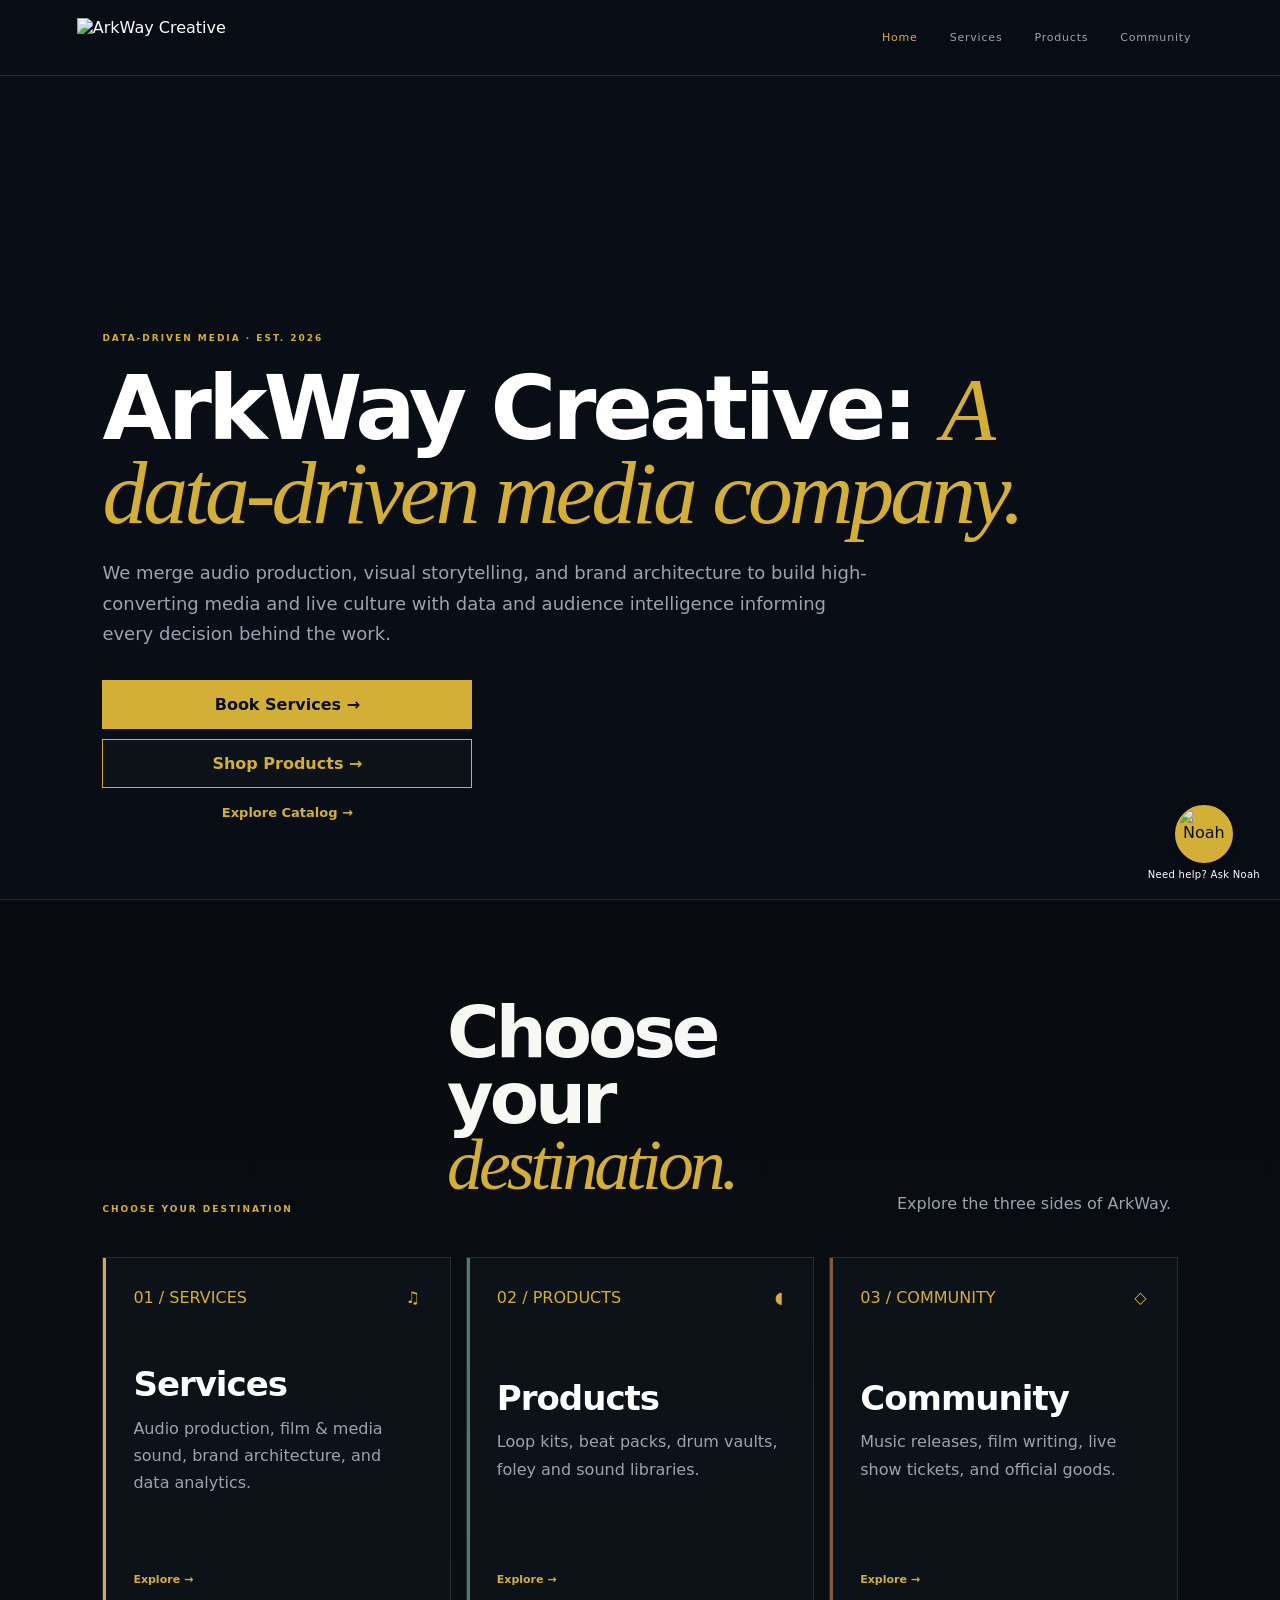
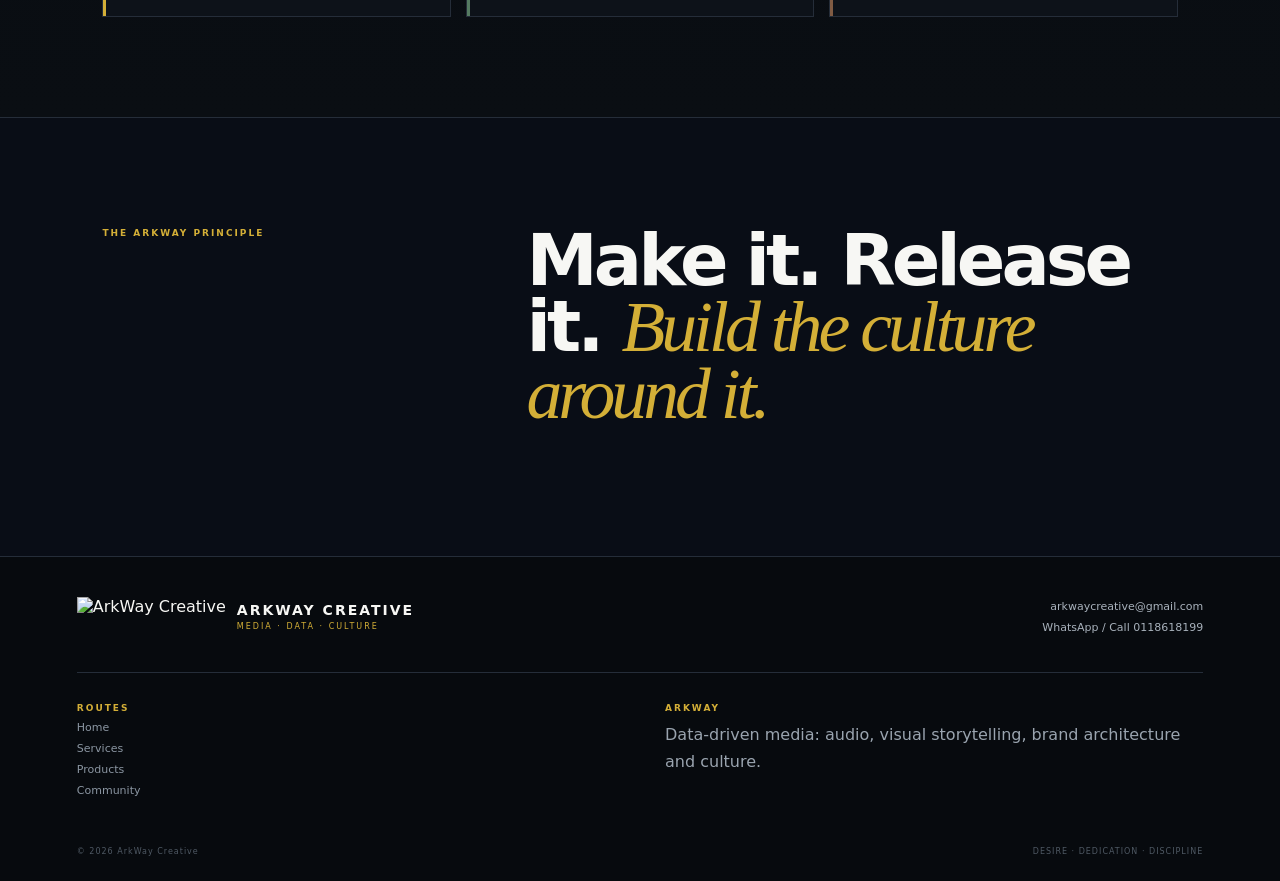
==== commit 2d7106cf: "Update index.html" ====
--- a/index.html
+++ b/index.html
@@ -11,14 +11,14 @@
 </script>
 <meta charset="UTF-8"><meta name="viewport" content="width=device-width, initial-scale=1.0">
 <title>ArkWay Creative · Data-driven media, audio production & culture</title>
-<meta name="description" content="ArkWay Creative: data-driven media, audio production, visual storytelling, brand architecture and culture.">
+<meta name="description" content="ArkWay Creative: A data-driven media company specializing in audio production, visual storytelling, brand architecture and culture.">
 <link rel="canonical" href="https://arkwaycreative.vercel.app/">
 
 <!-- Open Graph / WhatsApp / Social Preview Meta Tags -->
 <meta property="og:type" content="website">
 <meta property="og:site_name" content="ArkWay Creative">
 <meta property="og:title" content="ArkWay Creative · Data-driven media, audio production & culture">
-<meta property="og:description" content="ArkWay Creative: data-driven media, audio production, visual storytelling, brand architecture and culture.">
+<meta property="og:description" content="ArkWay Creative: A data-driven media company specializing in audio production, visual storytelling, brand architecture and culture.">
 <meta property="og:url" content="https://arkwaycreative.vercel.app/">
 <meta property="og:image" content="https://lh3.googleusercontent.com/d/1Kl4dplfcrAjRYt88Wi7aSX_wsFlTuz6z">
 <meta name="twitter:card" content="summary_large_image">
@@ -26,7 +26,7 @@
 <link rel="stylesheet" href="/style.css"></head>
 <body><div class="site">
 <header class="nav"><a class="brand" href="/" aria-label="ArkWay Creative home"><img src="https://lh3.googleusercontent.com/d/1jrEFMFWEB7wO19K-_SJBsEcz4azfM9e4" alt="ArkWay Creative"></a><nav class="navlinks" id="navlinks"><a class="navlink active" href="/">Home</a><a class="navlink" href="/services">Services</a><a class="navlink" href="/products">Products</a><a class="navlink" href="/community">Community</a></nav><button class="menu" id="menuBtn" aria-label="Toggle navigation">☰</button></header>
-<main><section class="home-hero"><div class="home-copy"><div class="kicker">DATA-DRIVEN MEDIA · EST. 2026</div><h1><strong>ArkWay Creative:</strong> <em>a data-driven media company.</em></h1><p class="positioning">We merge audio production, visual storytelling, and brand architecture to build high-converting media and live culture, with data and audience intelligence informing every decision behind the work.</p><div class="hero-actions"><a class="primary large" href="/services">Book Services →</a><a class="hero-secondary large" href="/products">Shop Products →</a><a class="hero-tertiary" href="/community/discography">Explore Catalog →</a></div></div></section>
+<main><section class="home-hero"><div class="home-copy"><div class="kicker">DATA-DRIVEN MEDIA · EST. 2026</div><h1><strong>ArkWay Creative:</strong> <em>A data-driven media company.</em></h1><p class="positioning">We merge audio production, visual storytelling, and brand architecture to build high-converting media and live culture with data and audience intelligence informing every decision behind the work.</p><div class="hero-actions"><a class="primary large" href="/services">Book Services →</a><a class="hero-secondary large" href="/products">Shop Products →</a><a class="hero-tertiary" href="/community/discography">Explore Catalog →</a></div></div></section>
 <section class="doors-section"><div class="door-intro"><div><p class="eyebrow">CHOOSE YOUR DESTINATION</p></div><div><h2>Choose your <em>destination.</em></h2></div><p>Explore the three sides of ArkWay.</p></div><div class="door-grid"><a class="door-card" href="/services"><div class="door-top"><span>01 / SERVICES</span><span>♫</span></div><div><h3>Services</h3><p>Audio production, film & media sound, brand architecture, and data analytics.</p></div><span class="door-cta">Explore →</span></a><a class="door-card" href="/products"><div class="door-top"><span>02 / PRODUCTS</span><span>◖</span></div><div><h3>Products</h3><p>Loop kits, beat packs, drum vaults, foley and sound libraries.</p></div><span class="door-cta">Explore →</span></a><a class="door-card" href="/community"><div class="door-top"><span>03 / COMMUNITY</span><span>◇</span></div><div><h3>Community</h3><p>Music releases, film writing, live show tickets, and official goods.</p></div><span class="door-cta">Explore →</span></a></div></section>
 <section class="manifesto"><span class="card-label">THE ARKWAY PRINCIPLE</span><h2>Make it. Release it. <em>Build the culture around it.</em></h2></section></main>
 <footer><div class="footer-top"><a class="footer-brand" href="/"><img src="https://lh3.googleusercontent.com/d/1jrEFMFWEB7wO19K-_SJBsEcz4azfM9e4" alt="ArkWay Creative"><div><strong>ARKWAY CREATIVE</strong><span>MEDIA · DATA · CULTURE</span></div></a><div class="footer-contact"><a href="mailto:arkwaycreative@gmail.com">arkwaycreative@gmail.com</a><a href="https://wa.me/254118618199" target="_blank" rel="noopener noreferrer">WhatsApp / Call 0118618199</a></div></div>
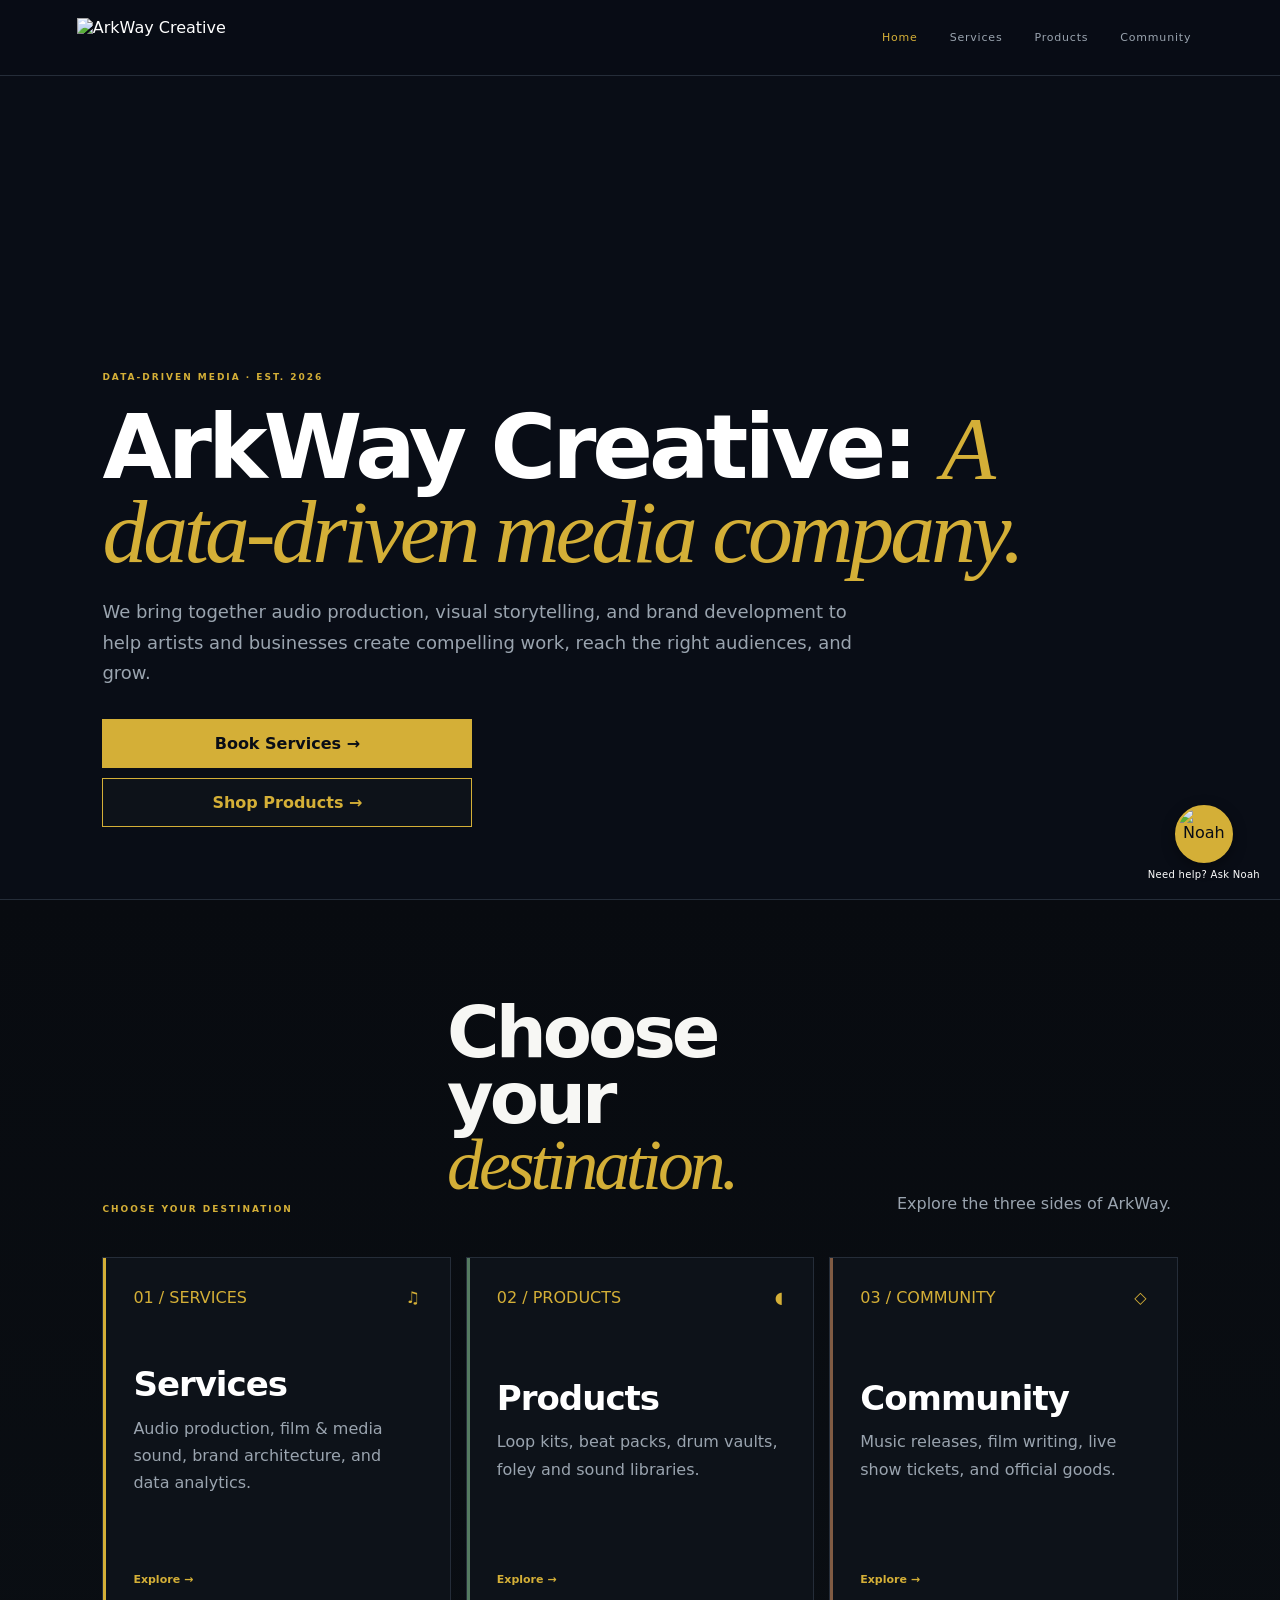
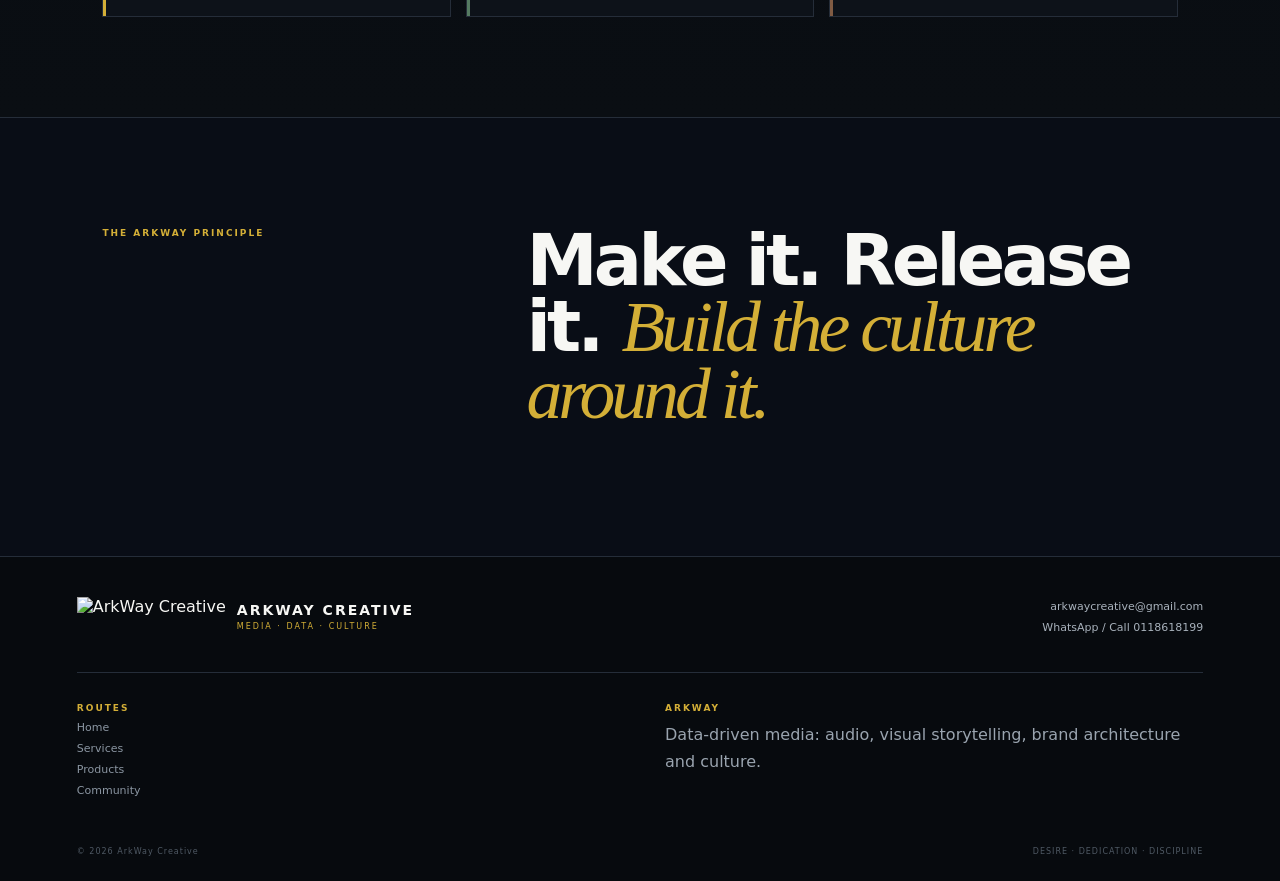
==== commit 07da6876: "Update index.html" ====
--- a/index.html
+++ b/index.html
@@ -26,12 +26,83 @@
 <link rel="stylesheet" href="/style.css"></head>
 <body><div class="site">
 <header class="nav"><a class="brand" href="/" aria-label="ArkWay Creative home"><img src="https://lh3.googleusercontent.com/d/1jrEFMFWEB7wO19K-_SJBsEcz4azfM9e4" alt="ArkWay Creative"></a><nav class="navlinks" id="navlinks"><a class="navlink active" href="/">Home</a><a class="navlink" href="/services">Services</a><a class="navlink" href="/products">Products</a><a class="navlink" href="/community">Community</a></nav><button class="menu" id="menuBtn" aria-label="Toggle navigation">☰</button></header>
-<main><section class="home-hero"><div class="home-copy"><div class="kicker">DATA-DRIVEN MEDIA · EST. 2026</div><h1><strong>ArkWay Creative:</strong> <em>A data-driven media company.</em></h1><p class="positioning">We merge audio production, visual storytelling, and brand architecture to build high-converting media and live culture with data and audience intelligence informing every decision behind the work.</p><div class="hero-actions"><a class="primary large" href="/services">Book Services →</a><a class="hero-secondary large" href="/products">Shop Products →</a><a class="hero-tertiary" href="/community/discography">Explore Catalog →</a></div></div></section>
-<section class="doors-section"><div class="door-intro"><div><p class="eyebrow">CHOOSE YOUR DESTINATION</p></div><div><h2>Choose your <em>destination.</em></h2></div><p>Explore the three sides of ArkWay.</p></div><div class="door-grid"><a class="door-card" href="/services"><div class="door-top"><span>01 / SERVICES</span><span>♫</span></div><div><h3>Services</h3><p>Audio production, film & media sound, brand architecture, and data analytics.</p></div><span class="door-cta">Explore →</span></a><a class="door-card" href="/products"><div class="door-top"><span>02 / PRODUCTS</span><span>◖</span></div><div><h3>Products</h3><p>Loop kits, beat packs, drum vaults, foley and sound libraries.</p></div><span class="door-cta">Explore →</span></a><a class="door-card" href="/community"><div class="door-top"><span>03 / COMMUNITY</span><span>◇</span></div><div><h3>Community</h3><p>Music releases, film writing, live show tickets, and official goods.</p></div><span class="door-cta">Explore →</span></a></div></section>
-<section class="manifesto"><span class="card-label">THE ARKWAY PRINCIPLE</span><h2>Make it. Release it. <em>Build the culture around it.</em></h2></section></main>
-<footer><div class="footer-top"><a class="footer-brand" href="/"><img src="https://lh3.googleusercontent.com/d/1jrEFMFWEB7wO19K-_SJBsEcz4azfM9e4" alt="ArkWay Creative"><div><strong>ARKWAY CREATIVE</strong><span>MEDIA · DATA · CULTURE</span></div></a><div class="footer-contact"><a href="mailto:arkwaycreative@gmail.com">arkwaycreative@gmail.com</a><a href="https://wa.me/254118618199" target="_blank" rel="noopener noreferrer">WhatsApp / Call 0118618199</a></div></div>
-<div class="footer-grid"><div><span class="card-label">ROUTES</span><a href="/">Home</a><a href="/services">Services</a><a href="/products">Products</a><a href="/community">Community</a></div><div><span class="card-label">ARKWAY</span><p>Data-driven media: audio, visual storytelling, brand architecture and culture.</p></div></div>
-<div class="footer-bottom"><span>© 2026 ArkWay Creative</span><span>DESIRE · DEDICATION · DISCIPLINE</span></div></footer></div>
+<main>
+  <!-- Hero Section -->
+  <section class="home-hero">
+    <div class="home-copy">
+      <div class="kicker">DATA-DRIVEN MEDIA · EST. 2026</div>
+      <h1><strong>ArkWay Creative:</strong> <em>A data-driven media company.</em></h1>
+      <p class="positioning">We bring together audio production, visual storytelling, and brand development to help artists and businesses create compelling work, reach the right audiences, and grow.</p>
+      <div class="hero-actions">
+        <a class="primary large" href="/services">Book Services →</a>
+        <a class="hero-secondary large" href="/products">Shop Products →</a>
+      </div>
+    </div>
+  </section>
+
+  <!-- Door Section -->
+  <section class="doors-section">
+    <div class="door-intro">
+      <div><p class="eyebrow">CHOOSE YOUR DESTINATION</p></div>
+      <div><h2>Choose your <em>destination.</em></h2></div>
+      <p>Explore the three sides of ArkWay.</p>
+    </div>
+    <div class="door-grid">
+      <a class="door-card" href="/services">
+        <div class="door-top"><span>01 / SERVICES</span><span>♫</span></div>
+        <div><h3>Services</h3><p>Audio production, film & media sound, brand architecture, and data analytics.</p></div>
+        <span class="door-cta">Explore →</span>
+      </a>
+      <a class="door-card" href="/products">
+        <div class="door-top"><span>02 / PRODUCTS</span><span>◖</span></div>
+        <div><h3>Products</h3><p>Loop kits, beat packs, drum vaults, foley and sound libraries.</p></div>
+        <span class="door-cta">Explore →</span>
+      </a>
+      <a class="door-card" href="/community">
+        <div class="door-top"><span>03 / COMMUNITY</span><span>◇</span></div>
+        <div><h3>Community</h3><p>Music releases, film writing, live show tickets, and official goods.</p></div>
+        <span class="door-cta">Explore →</span>
+      </a>
+    </div>
+  </section>
+
+  <!-- Manifesto Section -->
+  <section class="manifesto">
+    <span class="card-label">THE ARKWAY PRINCIPLE</span>
+    <h2>Make it. Release it. <em>Build the culture around it.</em></h2>
+  </section>
+</main>
+
+<footer>
+  <div class="footer-top">
+    <a class="footer-brand" href="/">
+      <img src="https://lh3.googleusercontent.com/d/1jrEFMFWEB7wO19K-_SJBsEcz4azfM9e4" alt="ArkWay Creative">
+      <div><strong>ARKWAY CREATIVE</strong><span>MEDIA · DATA · CULTURE</span></div>
+    </a>
+    <div class="footer-contact">
+      <a href="mailto:arkwaycreative@gmail.com">arkwaycreative@gmail.com</a>
+      <a href="https://wa.me/254118618199" target="_blank" rel="noopener noreferrer">WhatsApp / Call 0118618199</a>
+    </div>
+  </div>
+  <div class="footer-grid">
+    <div>
+      <span class="card-label">ROUTES</span>
+      <a href="/">Home</a>
+      <a href="/services">Services</a>
+      <a href="/products">Products</a>
+      <a href="/community">Community</a>
+    </div>
+    <div>
+      <span class="card-label">ARKWAY</span>
+      <p>Data-driven media: audio, visual storytelling, brand architecture and culture.</p>
+    </div>
+  </div>
+  <div class="footer-bottom">
+    <span>© 2026 ArkWay Creative</span>
+    <span>DESIRE · DEDICATION · DISCIPLINE</span>
+  </div>
+</footer>
+</div>
 
 <!-- Noah Chatbot Assistant -->
 <div id="noah-chatbot-container">
@@ -48,7 +119,6 @@
 
   <div id="noah-chat-window" class="noah-hidden">
     <div class="noah-header">
-      <!-- Chat Header Avatar -->
       <div class="noah-avatar-wrap">
         <img src="https://lh3.googleusercontent.com/d/14Ckxlk1R6sBvrspQxb8y5ILiAdpLxN_t" alt="Noah" />
       </div>
@@ -79,4 +149,6 @@
   </div>
 </div>
 
-<script src="/site.js"></script></body></html>
+<script src="/site.js"></script>
+</body>
+</html>
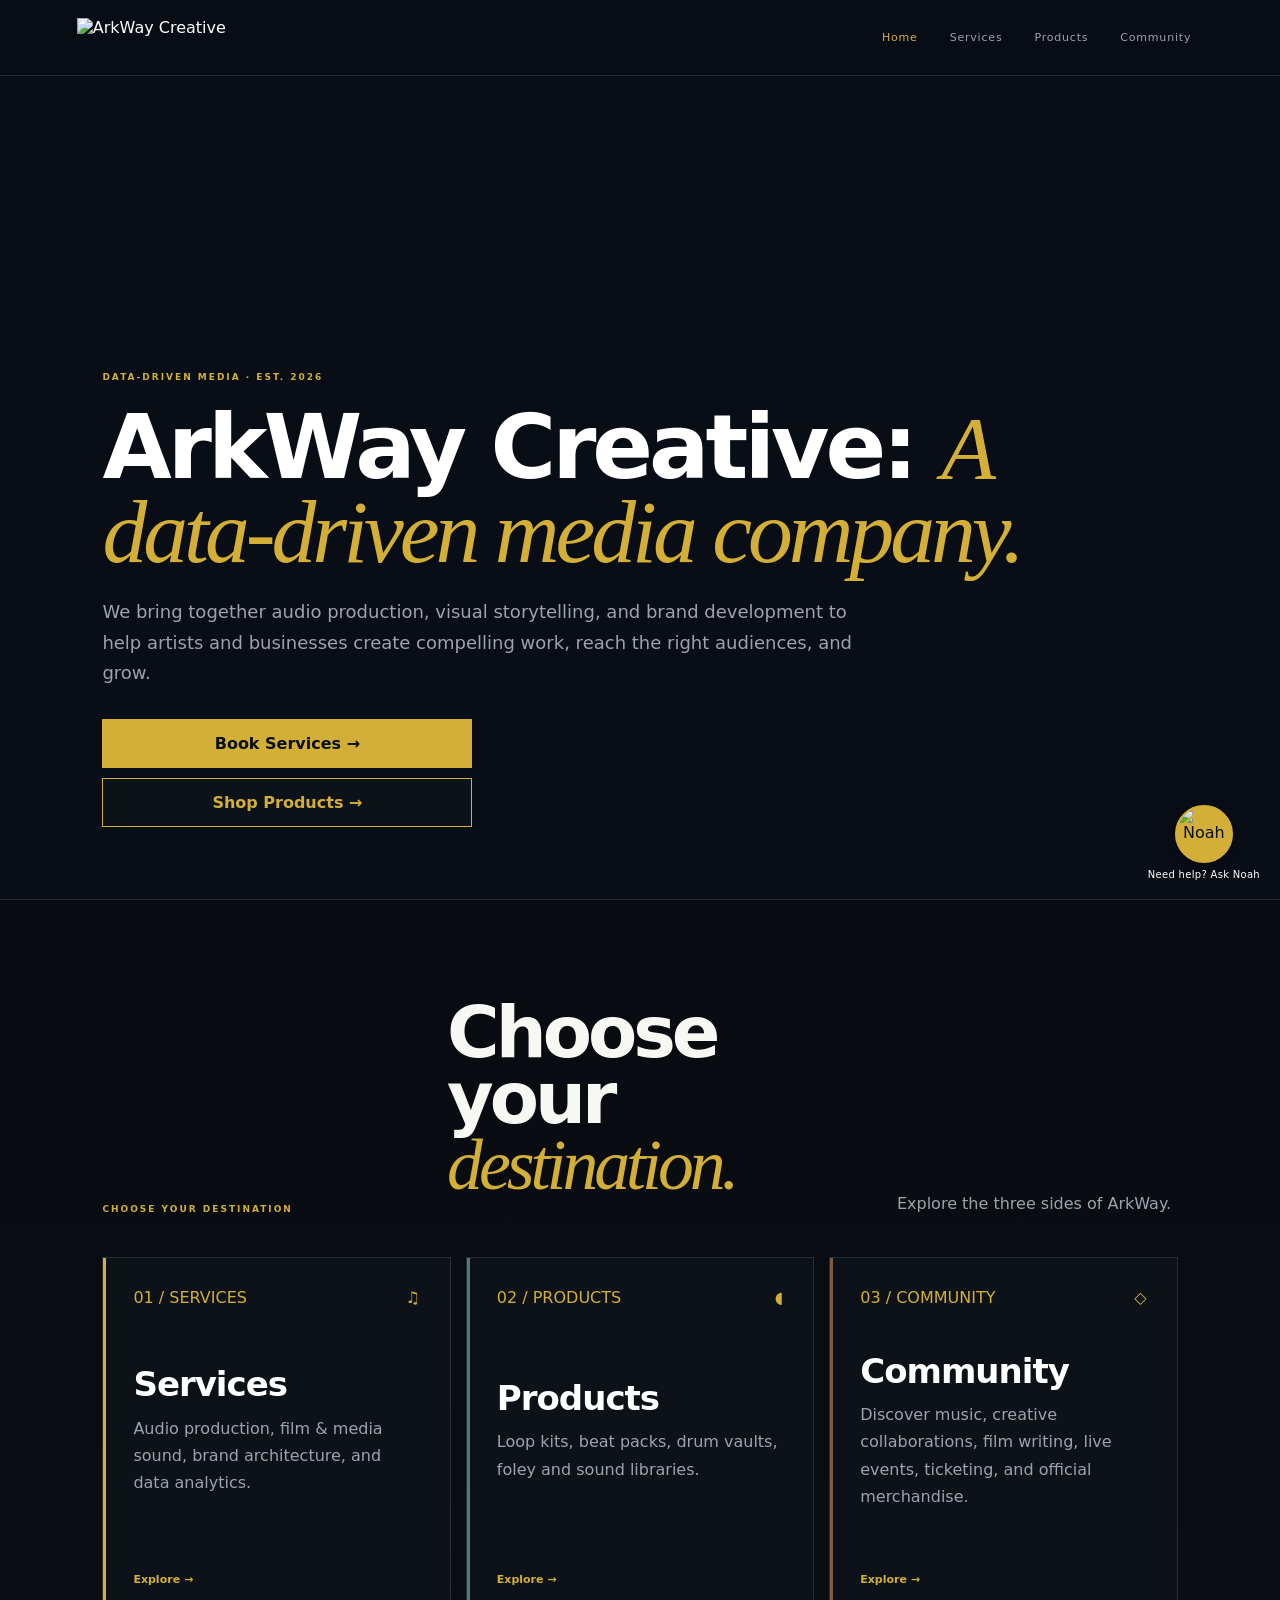
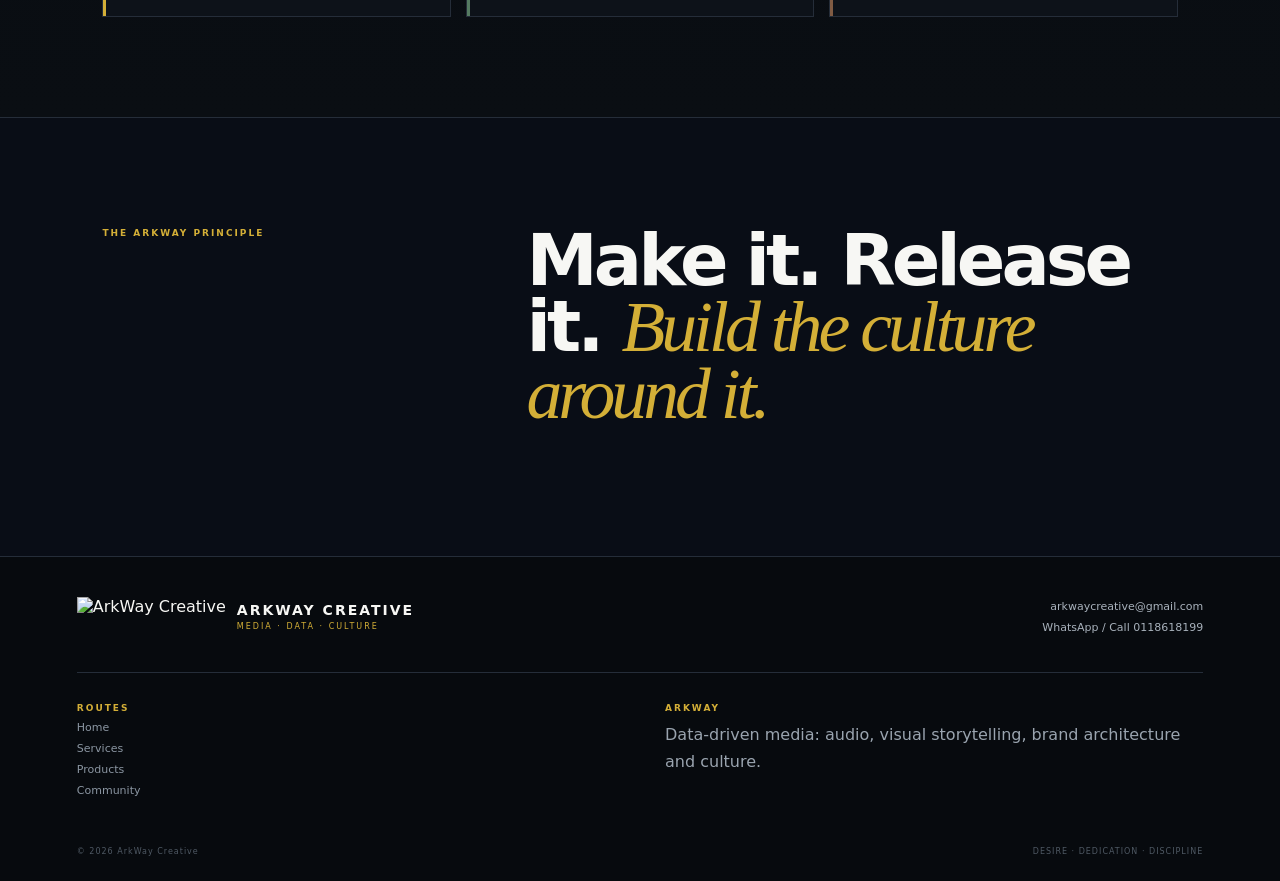
==== commit 6f6c04ee: "Update index.html" ====
--- a/index.html
+++ b/index.html
@@ -60,7 +60,7 @@
       </a>
       <a class="door-card" href="/community">
         <div class="door-top"><span>03 / COMMUNITY</span><span>◇</span></div>
-        <div><h3>Community</h3><p>Music releases, film writing, live show tickets, and official goods.</p></div>
+        <div><h3>Community</h3><p>Discover music, creative collaborations, film writing, live events, ticketing, and official merchandise.</p></div>
         <span class="door-cta">Explore →</span>
       </a>
     </div>
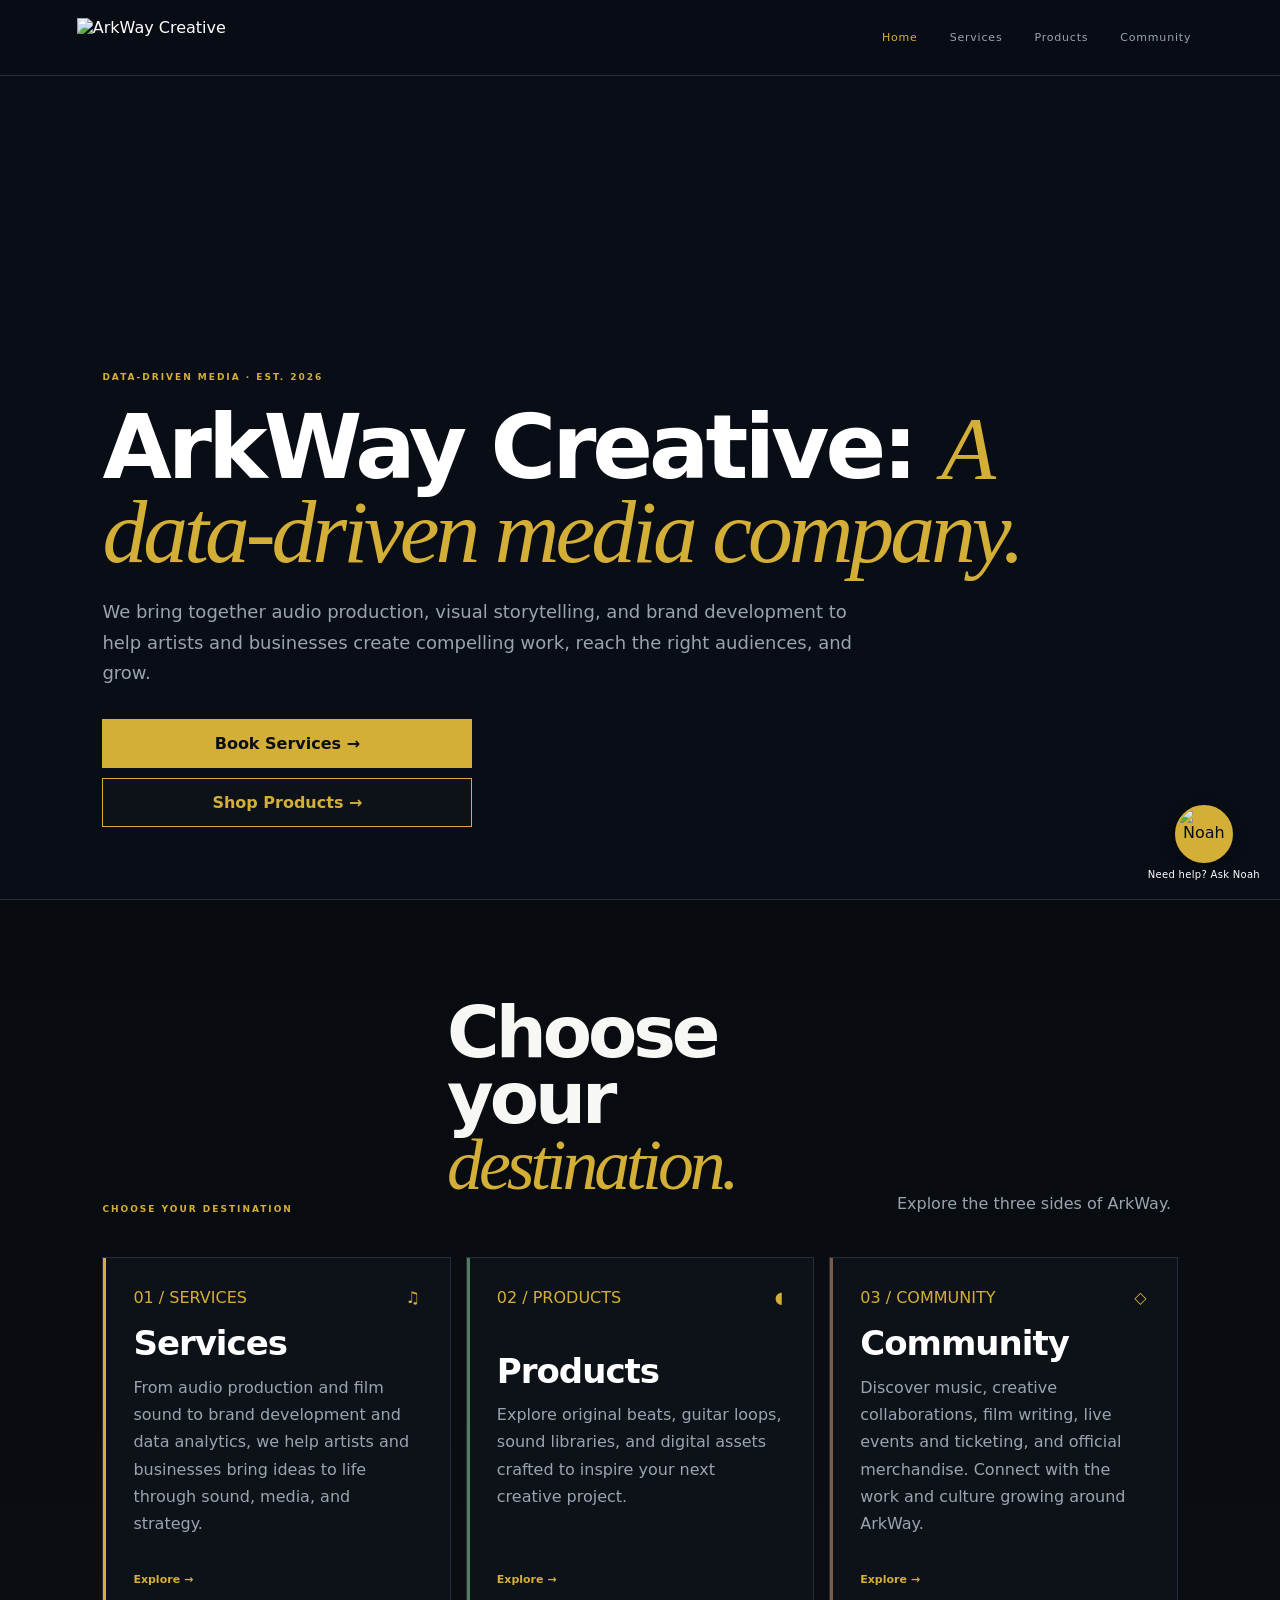
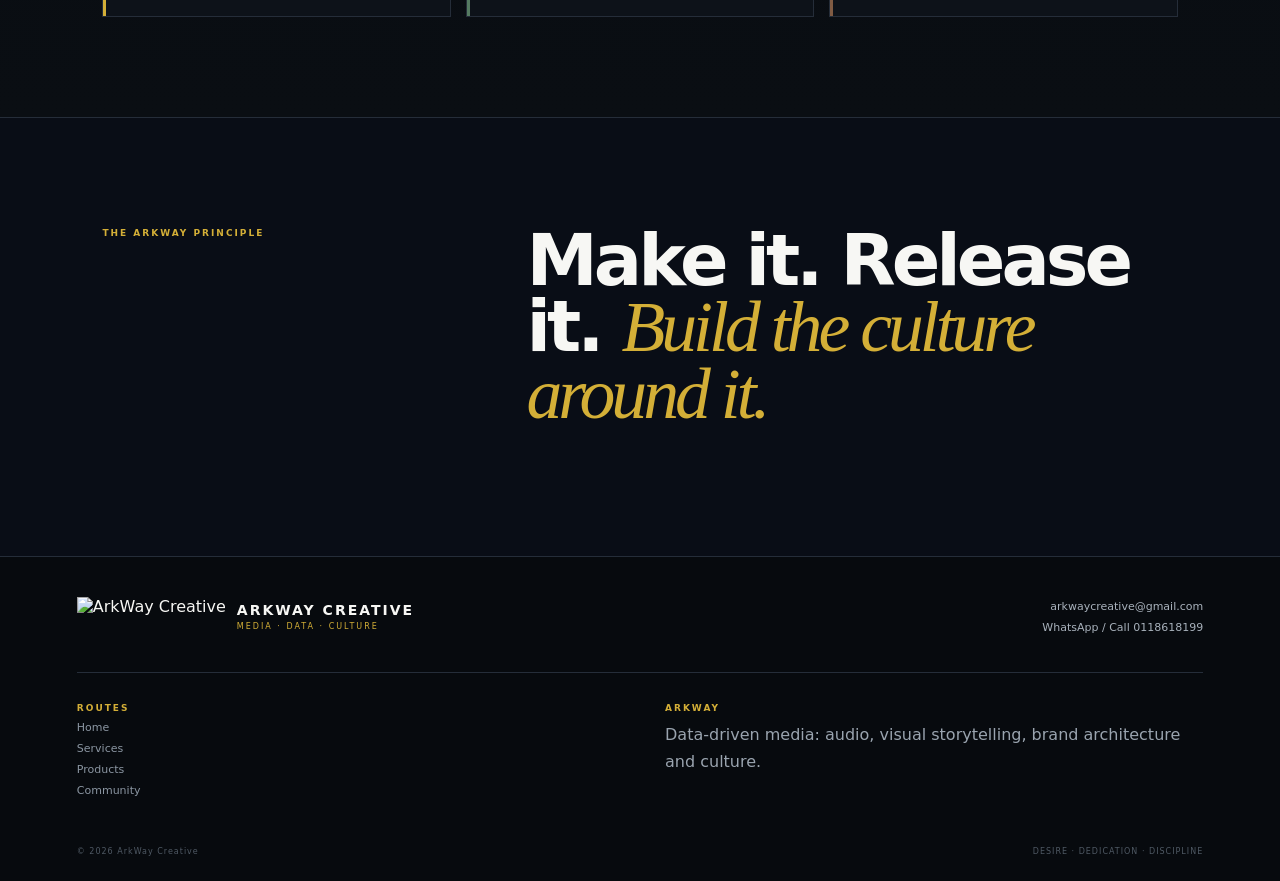
==== commit 789c5342: "Update index.html" ====
--- a/index.html
+++ b/index.html
@@ -50,17 +50,26 @@
     <div class="door-grid">
       <a class="door-card" href="/services">
         <div class="door-top"><span>01 / SERVICES</span><span>♫</span></div>
-        <div><h3>Services</h3><p>Audio production, film & media sound, brand architecture, and data analytics.</p></div>
+        <div>
+          <h3>Services</h3>
+          <p>From audio production and film sound to brand development and data analytics, we help artists and businesses bring ideas to life through sound, media, and strategy.</p>
+        </div>
         <span class="door-cta">Explore →</span>
       </a>
       <a class="door-card" href="/products">
         <div class="door-top"><span>02 / PRODUCTS</span><span>◖</span></div>
-        <div><h3>Products</h3><p>Loop kits, beat packs, drum vaults, foley and sound libraries.</p></div>
+        <div>
+          <h3>Products</h3>
+          <p>Explore original beats, guitar loops, sound libraries, and digital assets crafted to inspire your next creative project.</p>
+        </div>
         <span class="door-cta">Explore →</span>
       </a>
       <a class="door-card" href="/community">
         <div class="door-top"><span>03 / COMMUNITY</span><span>◇</span></div>
-        <div><h3>Community</h3><p>Discover music, creative collaborations, film writing, live events, ticketing, and official merchandise.</p></div>
+        <div>
+          <h3>Community</h3>
+          <p>Discover music, creative collaborations, film writing, live events and ticketing, and official merchandise. Connect with the work and culture growing around ArkWay.</p>
+        </div>
         <span class="door-cta">Explore →</span>
       </a>
     </div>
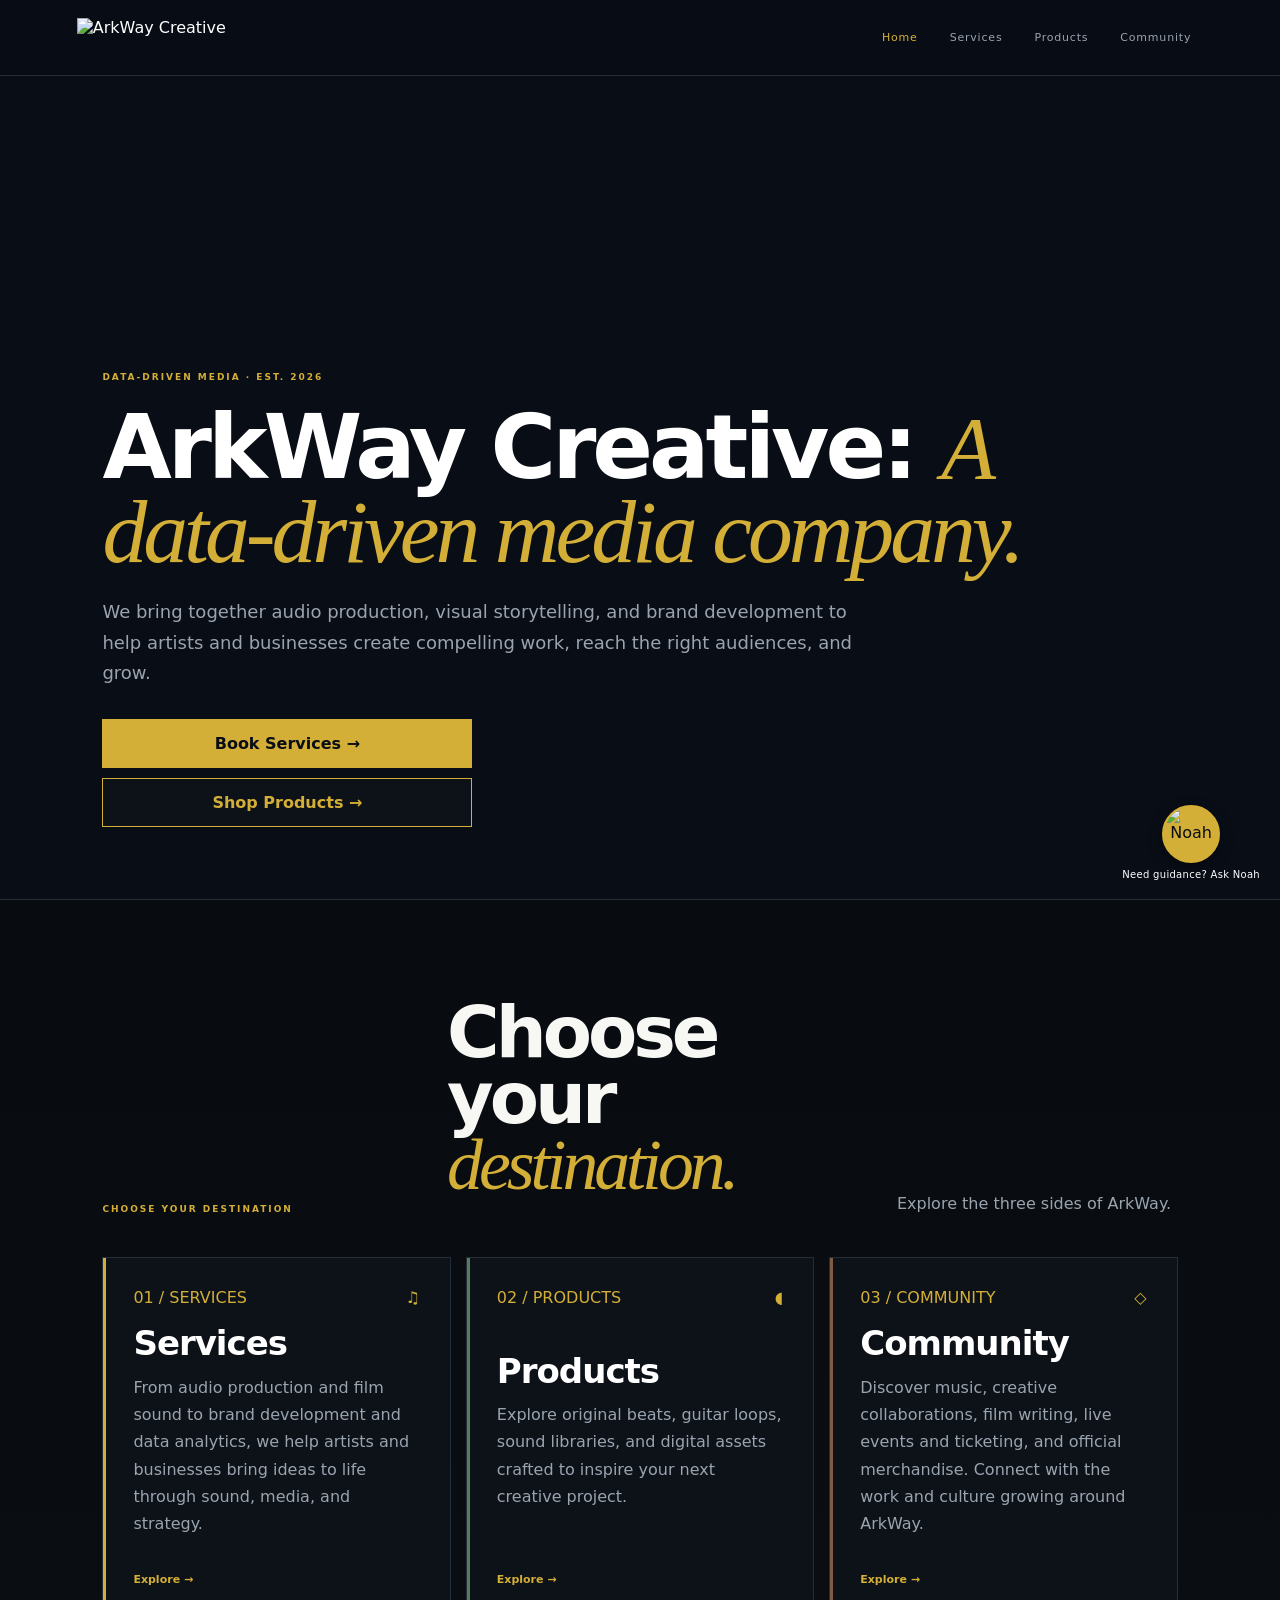
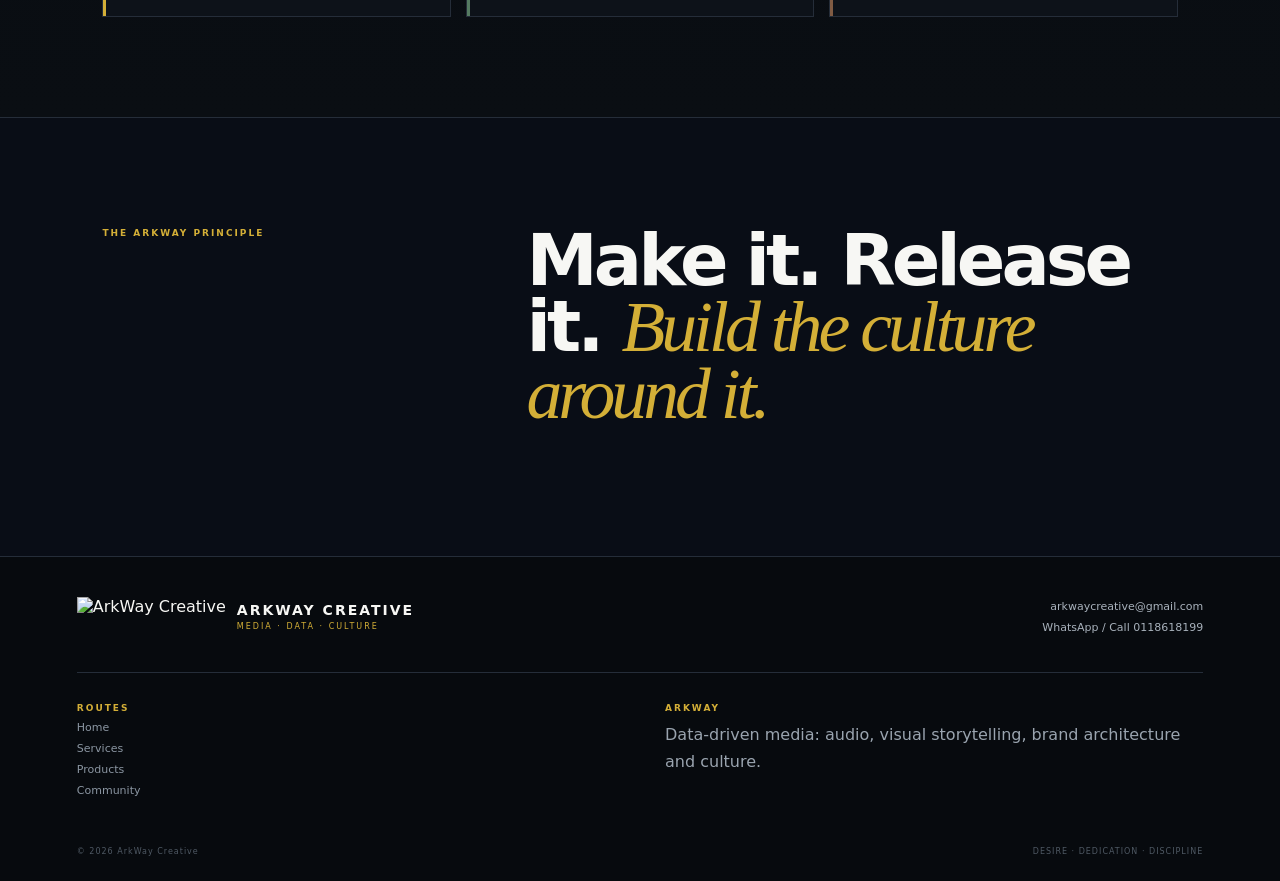
==== commit b3ddc74d: "Update index.html" ====
--- a/index.html
+++ b/index.html
@@ -123,7 +123,7 @@
 
   <!-- Clean Minimalist Text Underneath -->
   <div id="noah-badge" onclick="toggleNoahChat()">
-    <span>Need help? Ask Noah</span>
+    <span>Need guidance? Ask Noah</span>
   </div>
 
   <div id="noah-chat-window" class="noah-hidden">
